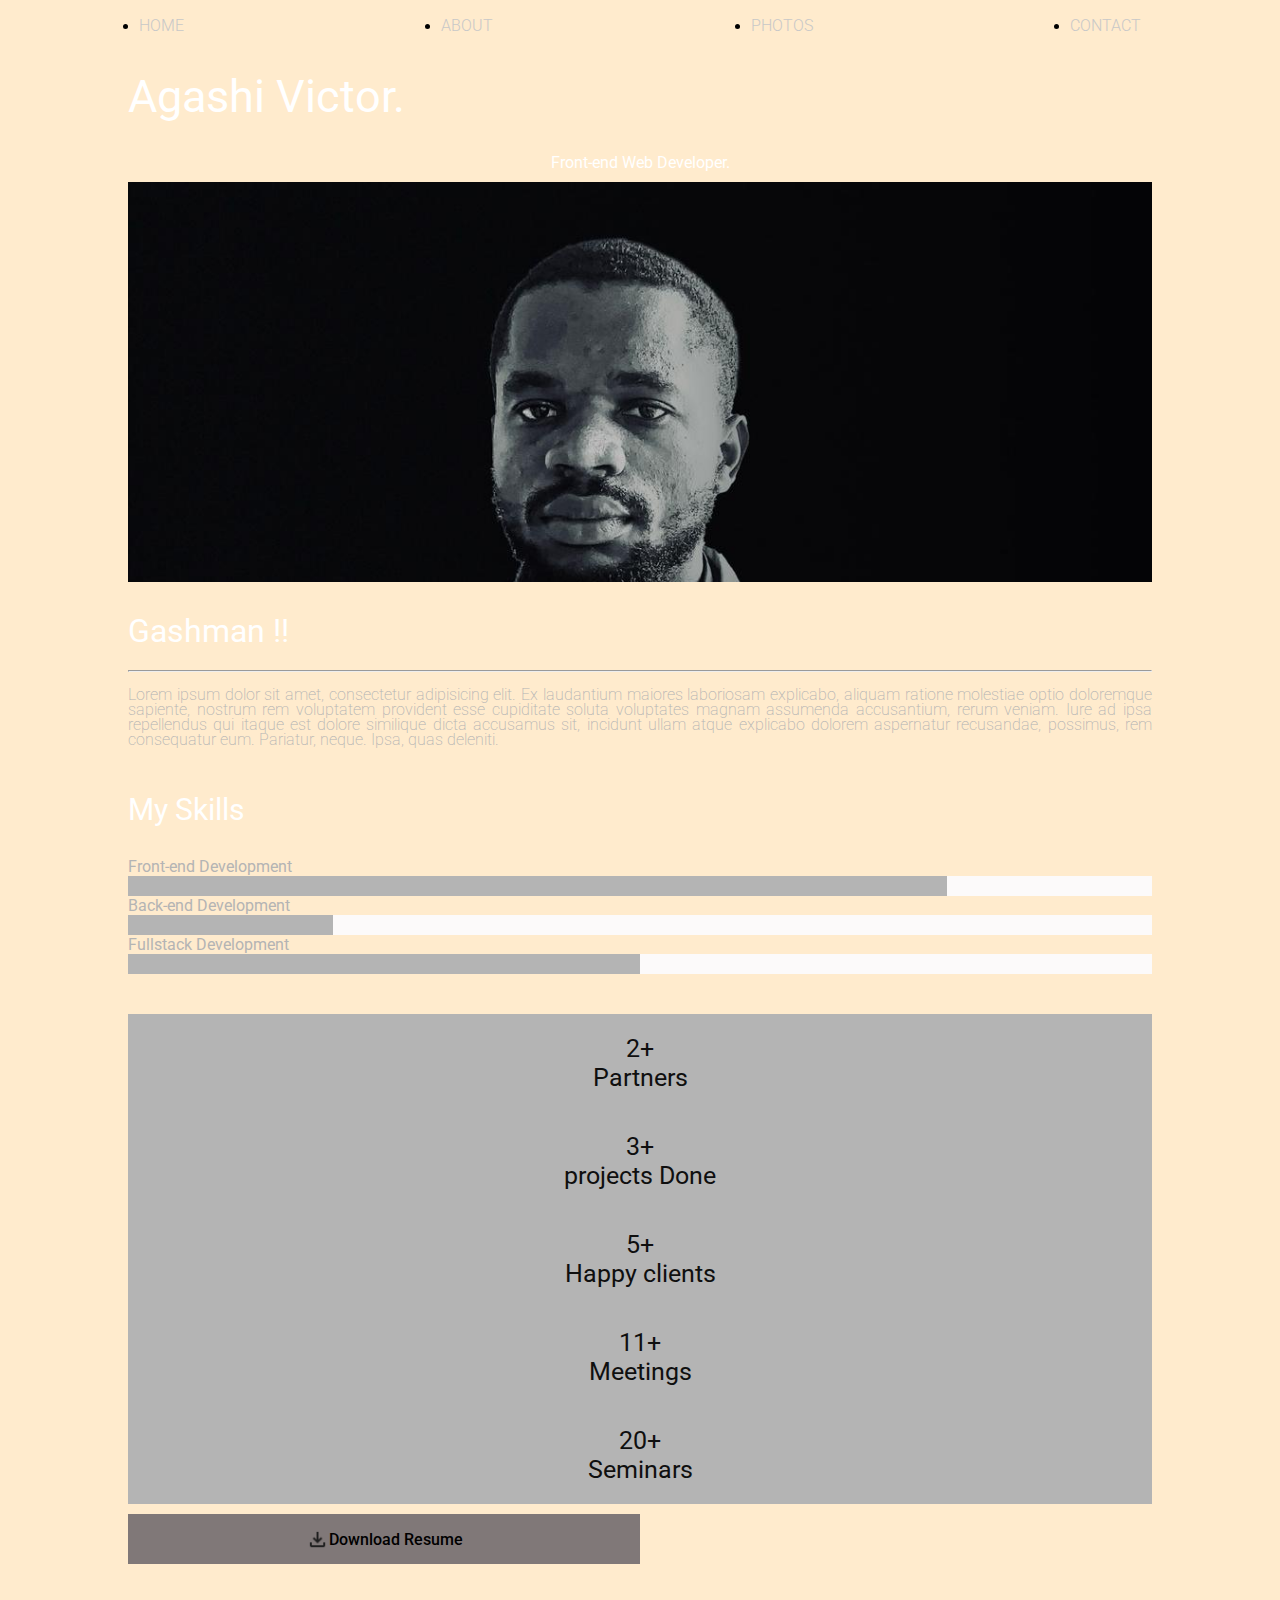
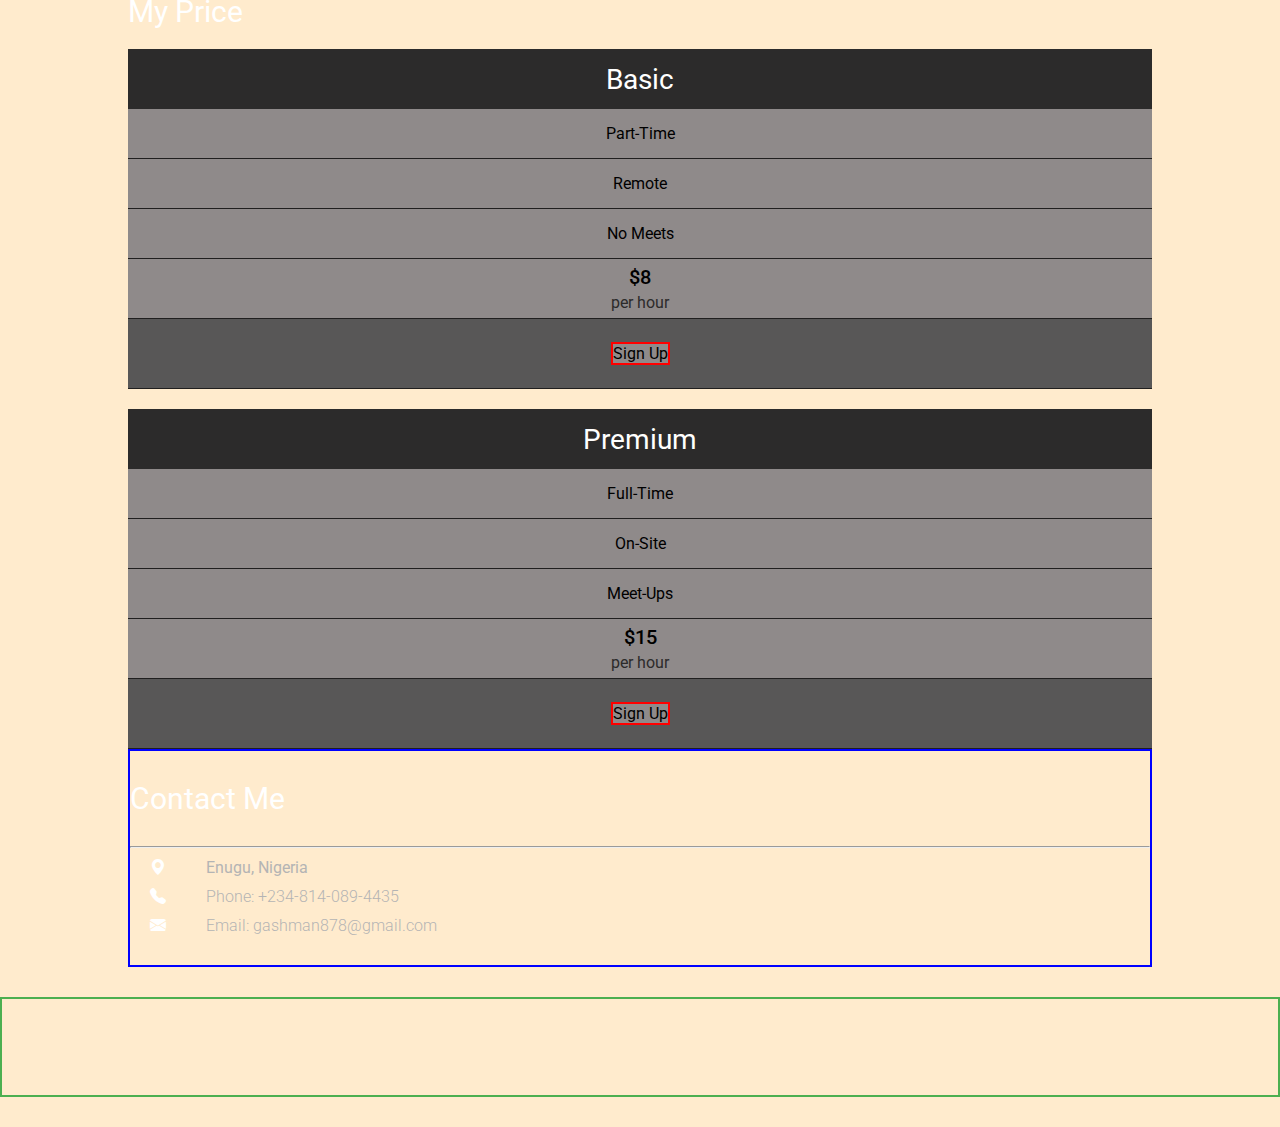
==== index.html @ a265a5d0 "picture" ====
<!DOCTYPE html>
<html lang="en">
<head>
    <meta charset="UTF-8">
    <meta name="viewport" content="width=device-width, initial-scale=1.0">
    <link rel="stylesheet" href="https://cdn.jsdelivr.net/npm/bootstrap-icons@1.11.3/font/bootstrap-icons.min.css">
    <link rel="preconnect" href="https://fonts.googleapis.com">
    <link rel="preconnect" href="https://fonts.gstatic.com" crossorigin>
    <link href="https://fonts.googleapis.com/css2?family=Rajdhani:wght@300;400;500;600;700&family=Roboto:ital,wght@0,100..900;1,100..900&display=swap" rel="stylesheet">
    <title>Gashman-Portfolio</title>
    <link rel="stylesheet" href="index-default.css">
    <link rel="stylesheet" href="index-tab.css" media="screen and (min-width: 450px)">
    <link rel="stylesheet" href="index-desktop.css" media="screen and (min-width: 769px)">
</head>
<body>
    
    <div class="header">
        <div class="header_logo">
            
        </div>
        <div class="navigation">
            <ul>
                <li><a href="">home</a></li>
                <li><a href="">about</a></li>
                <li><a href="">photos</a></li>
                <li><a href="">contact</a></li>
            </ul>
        </div>
    </div>

    <div class="container">
        <div class="first_page">
            <div class="first_text">
                <h1 class="gashman">Agashi Victor.</h1>
                <p class="front_end">Front-end Web Developer.</p>
            </div>
            <div class="myimg_holder">
                <img src="Pictures/My_Portrait.jpg" alt="An Image of Agashi Victor" class="my_portrait">
            </div>
        </div>

        <div class="second_page">
            <div class="details_holder">
                <p class="name">Gashman !!</p>
                <hr>
                <p class="details">Lorem ipsum dolor sit amet, consectetur adipisicing elit. 
                    Ex laudantium maiores laboriosam explicabo, aliquam ratione 
                    molestiae optio doloremque sapiente, nostrum rem voluptatem 
                    provident esse cupiditate soluta voluptates magnam assumenda
                    accusantium, rerum veniam. Iure ad ipsa repellendus qui 
                    itaque est dolore similique dicta accusamus sit, incidunt 
                    ullam atque explicabo dolorem aspernatur recusandae, 
                    possimus, rem consequatur eum. Pariatur, neque. Ipsa, quas deleniti.
                </p>
            </div>
            <div class="skill_holder">
                <p class="skills">My Skills</p>

                <p class="first_skill">Front-end Development</p>
                <div class="progress-container">
                    <div class="progress-bar" style="width: 80%;"></div>
                </div>

                <p class="first_skill">Back-end Development</p>
                <div class="progress-container">
                    <div class="progress-bar" style="width: 20%;"></div>
                </div>

                <p class="first_skill">Fullstack Development</p>
                <div class="progress-container">
                    <div class="progress-bar" style="width: 50%;"></div>
                </div>
            </div>
            <div class="completion">
                <div class="completed">2+<br>Partners</div>
                <div class="completed">3+<br>projects Done</div>
                <div class="completed">5+<br>Happy clients</div>
                <div class="completed">11+<br>Meetings</div>
                <div class="completed">20+<br>Seminars</div>
            </div>
            <a href="">
                <div class="download">
                    <img class="download_btn" src="Pictures/download_icon.png" alt="">
                    <p class="download_text">Download Resume</p>
                </div>
            </a>
        </div>

        <div class="third_page">
            <p class="price">My Price</p>
            <div class="price_box">
                <p class="basic">Basic</p>
                <p class="part">Part-Time</p>
                <p class="part">Remote</p>
                <p class="part">No Meets</p>
                <p class="rate">$8<br><span>per hour</span></p>
                <p class="sign"><a class="sign_link" href="">Sign Up</a></p>
            </div>
            <div class="price_box">
                <p class="basic">Premium</p>
                <p class="part">Full-Time</p>
                <p class="part">On-Site</p>
                <p class="part">Meet-Ups</p>
                <p class="rate">$15<br><span>per hour</span></p>
                <p class="sign"><a class="sign_link" href="">Sign Up</a></p>
            </div>
        </div>

        <div class="fourth_page">
            <p class="skills">Contact Me</p>
            <hr>
            <div class="contact">
                <i class="bi bi-geo-alt-fill"></i>
                <p class="contact_detail">Enugu, Nigeria</p>
            </div>
            <div class="contact">
                <i class="bi bi-telephone-fill"></i>
                <a class="contact_detail" href="tel:+2348140894435">Phone: +234-814-089-4435</a>
            </div>
            <div class="contact">
                <i class="bi bi-envelope-fill"></i>
                <a class="contact_detail" href="mailto:gashman878@gmail.com">Email: gashman878@gmail.com</a>
            </div>
        </div>
    </div>

    <div class="footer">

    </div>


</body>
</html>
---- index-default.css ----
*{
    margin: 0;
    padding: 0;
    box-sizing: border-box;
}
body{
    background-color: black;
}
ul{
    display: flex;
    justify-content: space-around;
    align-items: center;
    height: 50px;
    padding: 0px 10px;
}
a{
    text-decoration: none;
    text-transform: uppercase;
    list-style: none;
    color: rgb(200, 200, 200);
    font-family: Roboto;
    font-weight: 300;
}
.container{
    padding: 0px 10%;
}
.first_page{
    color: #ffffff;
    height: fit-content;
    width: fit-content;
    margin: 0 auto;
    padding: 20px 0px 10px;
}
.gashman{
    font-family: Roboto;
    font-size: 45px;
    font-weight: 400;
}
.front_end{
    font-family: Roboto;
    width: fit-content;
    font-family: Roboto;
    margin: 0 auto;
    padding: 30px 0px 10px;
}
.myimg_holder{
    width: 100%;
    height: 400px;
    margin: 0 auto;
    overflow: hidden;
}
.my_portrait{
    width: 100%;
    height: ;
}
.second_page{
    height: fit-content;
    margin: 0 auto;
}
.name{
    color: #ffffff;
    font-family: Roboto;
    font-size: 32px;
    padding: 20px 0px;
}
.details{
    color: #b4b4b4;
    text-align: justify;
    font-family: Roboto;
    font-weight: 200;
    font-size: 16px;
    line-height: 15px;
    padding: 15px 0px;
}
.skill_holder{
    padding: 30px 0px;
}
.skills{
    color: #ffffff;
    font-family: Roboto;
    font-size: 30px;
    padding: 0px 0px 30px;
}
.first_skill{
    color: #b4b4b4;
    font-family: Roboto;
    font: size 24px;
}
.progress-container {
    width: 100%;
    background-color: #fcfafa;
    overflow: hidden;
}
.progress-bar {
    height: 20px;
    width: 0;
    background-color: #b4b4b4;
    transition: width 0.5s ease-in-out;
    padding: 0px 0px 20px;
}
.completion{
    padding: 10px 0px;
}
.completed{
    color: #0f0f0f;
    background-color: #b4b4b4;
    text-align: justify;
    font-family: Roboto;
    font-weight: 400;
    font-size: 25px;
    padding: 20px 0px;
    text-align: center;
    margin: 0 auto;
}
.download{
    display: flex;
    align-items: center;
    justify-content: center;
    background-color: #807878;
    width: 50%;
    height: 50px;
}
.download_btn{
    width: 23px;
    height: 23px;
}
.download_text{
    font-family: Roboto;
    font-size: 16px;
    font-weight: 500;
    text-transform: none;
    color: black;
}
.footer{
    height: 100px;
    border: 2px solid #4caf50;
    margin: 30px 0px;
}
.third-page{
    height: fit-content;
    margin: 0 auto;
}
.price{
    color: #ffffff;
    font-family: Roboto;
    font-size: 30px;
    padding: 30px 0px 0px;
}
.price_box{
    padding: 20px 0px 0px;
}
.basic{
    background-color: #2c2b2b;
    align-content: center;
    font-family: Roboto;
    font-size: 28px;
    text-align: center;
    color: #ffffff;
    height: 60px;
    width: 100%;
}
.part{
    background-color: #8f8a8a;
    align-content: center;
    font-family: Roboto;
    font-size: 16px;
    text-align: center;
    color: #000000;
    height: 50px;
    width: 100%;
    border-bottom: 1px solid #201f1f;
}
.rate{
    background-color: #8f8a8a;
    align-content: center;
    font-family: Roboto;
    font-size: 20px;
    font-weight: 500;
    text-align: center;
    color: #000000;
    height: 60px;
    width: 100%;
    border-bottom: 1px solid #201f1f;
}
.rate span{
    color: #2c2b2b;
    font-weight: 400;
    font-size: 16px;
}
.sign{
    background-color: #585757;
    align-content: center;
    font-family: Roboto;
    text-align: center;
    color: #ffffff;
    height: 70px;
    width: 100%;
    border-bottom: 1px solid #201f1f;   
}
.sign_link{
    text-transform: none;
    font-family: Roboto;
    font-weight: 400;
    color: #000000;
    background-color: #8f8a8a;
    border: 2px solid red;
}
.fourth_page{
    border: 2px solid blue;
    padding: 30px 0px;
}
.contact{
    display: flex;
    align-items: center;
    padding: 0px 0px;
}
.bi{
    color: #ffffff;
    padding: 10px 20px 0px;
}
.contact_detail{
    color: #b4b4b4;
    font-family: Roboto;
    font: size 24px;
    padding: 10px 20px 0px;
    text-transform: none;
}
---- index-tab.css ----
body{
    background-color: blue;
}
---- index-desktop.css ----
body{
    background-color: blanchedalmond;
}
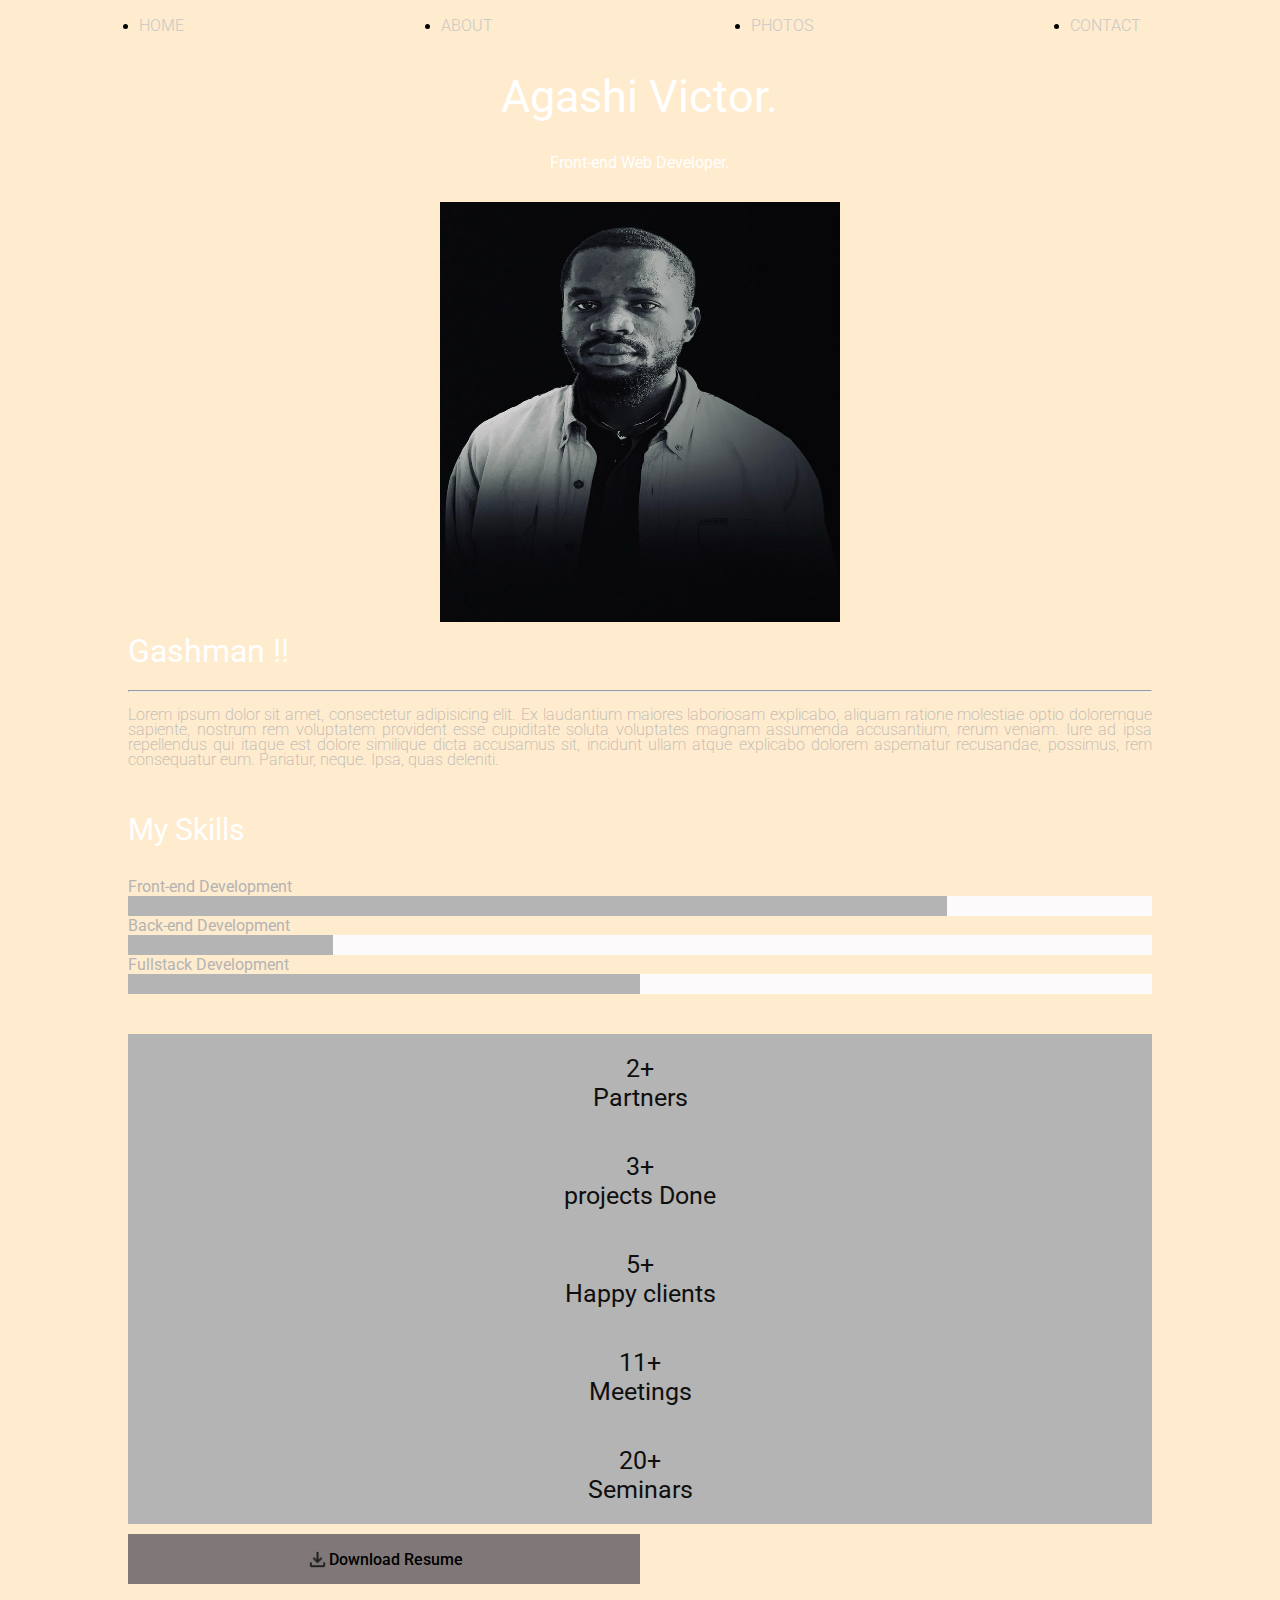
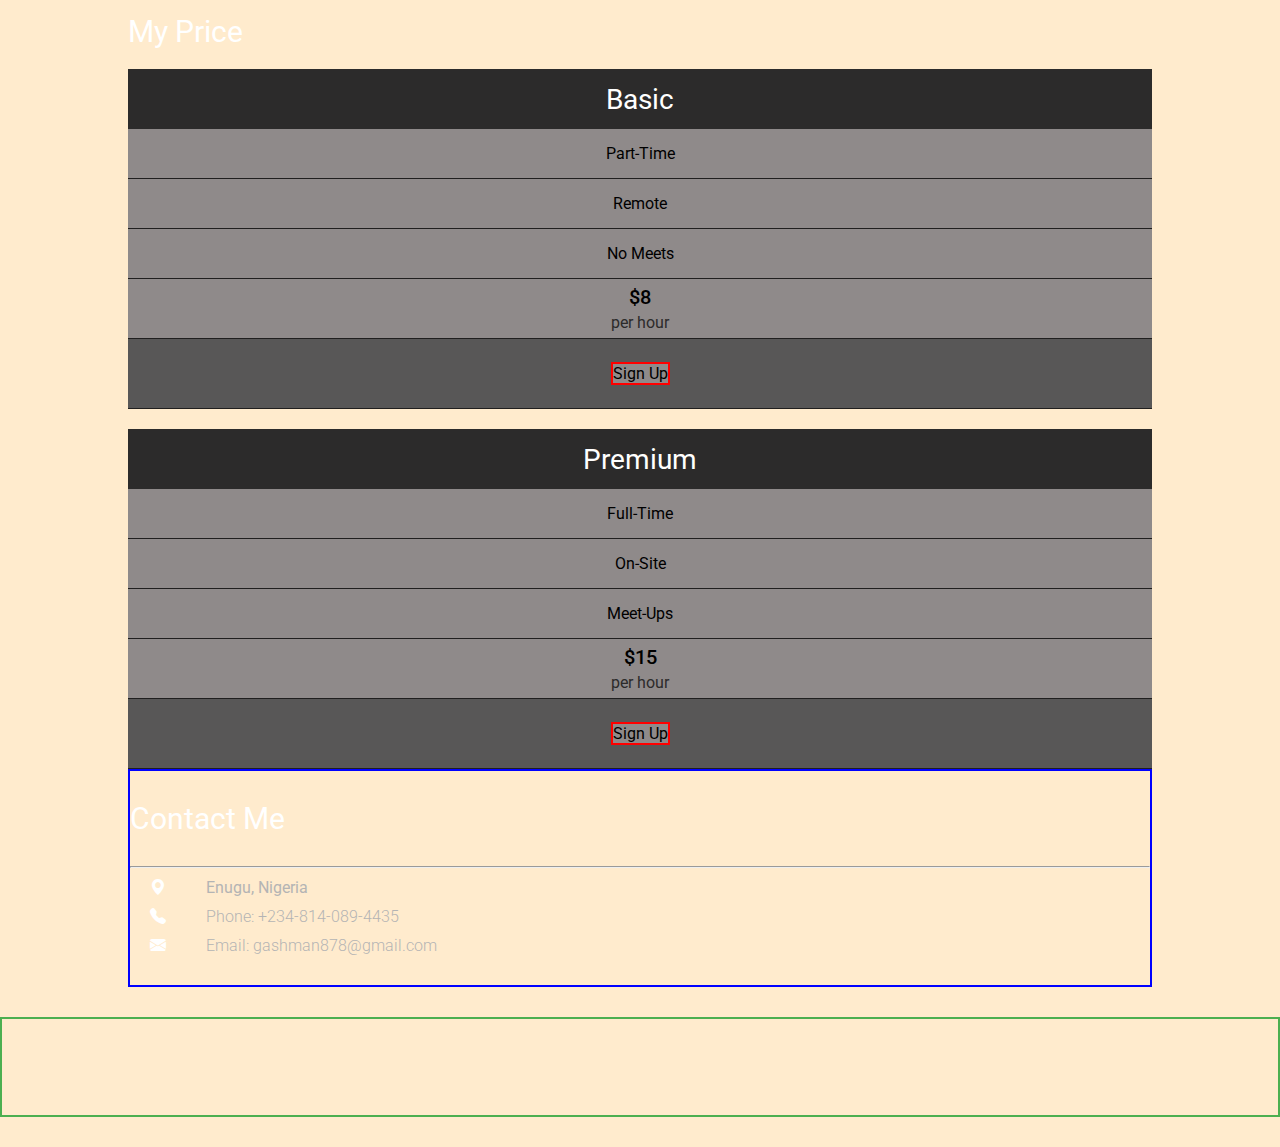
==== commit dd5b5412: "please" ====
--- a/index.html
+++ b/index.html
@@ -35,7 +35,7 @@
                 <p class="front_end">Front-end Web Developer.</p>
             </div>
             <div class="myimg_holder">
-                <img src="Pictures/My_Portrait.jpg" alt="An Image of Agashi Victor" class="my_portrait">
+                <img src="Pictures/WhatsApp Image 2025-03-28 at 19.23.37_e1046dd2.jpg" alt="An Image of Agashi Victor" class="my_portrait">
             </div>
         </div>
 
--- a/index-default.css
+++ b/index-default.css
@@ -31,10 +31,15 @@
     margin: 0 auto;
     padding: 20px 0px 10px;
 }
+.first_text{
+    overflow: hidden;
+}
 .gashman{
     font-family: Roboto;
     font-size: 45px;
     font-weight: 400;
+    width: fit-content;
+    margin: 0 auto;
 }
 .front_end{
     font-family: Roboto;
@@ -45,13 +50,15 @@
 }
 .myimg_holder{
     width: 100%;
-    height: 400px;
-    margin: 0 auto;
+    height: 440px;
+    margin: 0 auto;
+    padding: 20px 0px 0px;
     overflow: hidden;
 }
 .my_portrait{
-    width: 100%;
-    height: ;
+    width: 120%;
+    height: 110%;
+   
 }
 .second_page{
     height: fit-content;
@@ -61,7 +68,7 @@
     color: #ffffff;
     font-family: Roboto;
     font-size: 32px;
-    padding: 20px 0px;
+    padding: 0px 0px 20px;
 }
 .details{
     color: #b4b4b4;
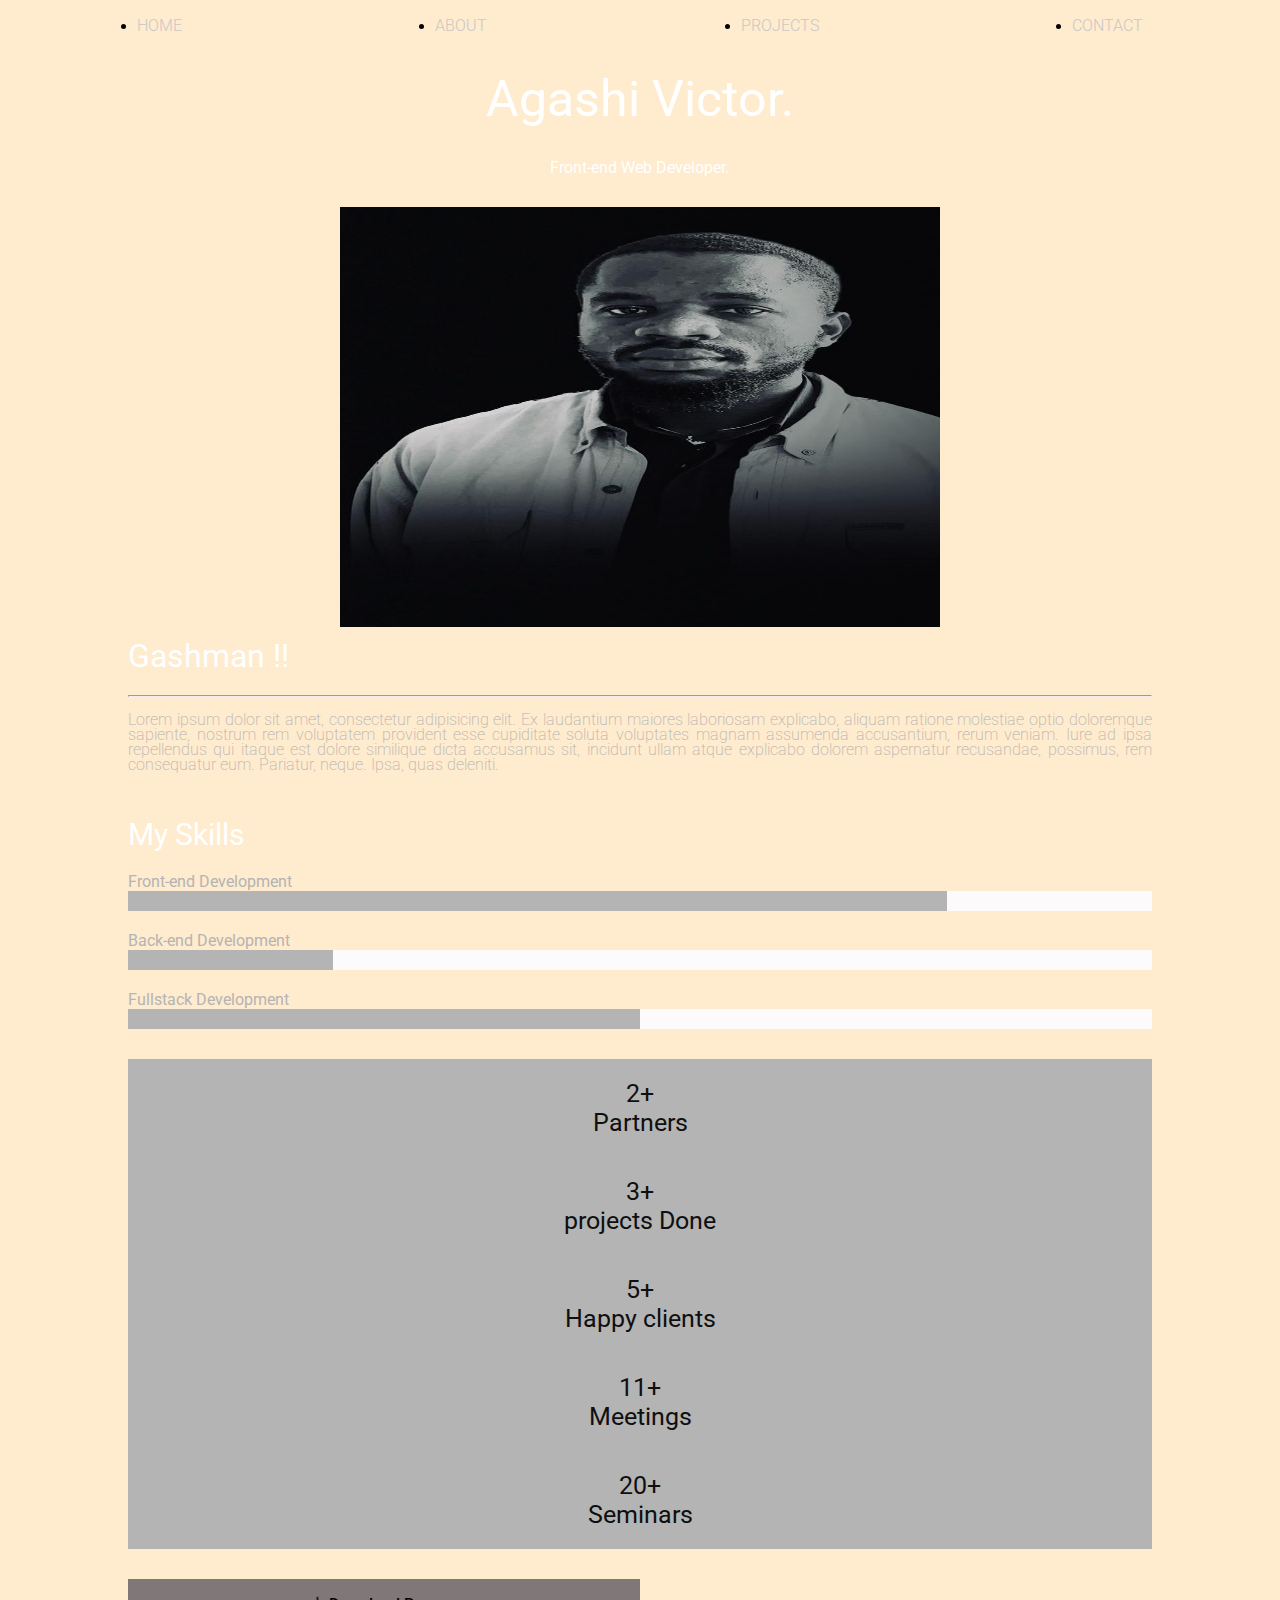
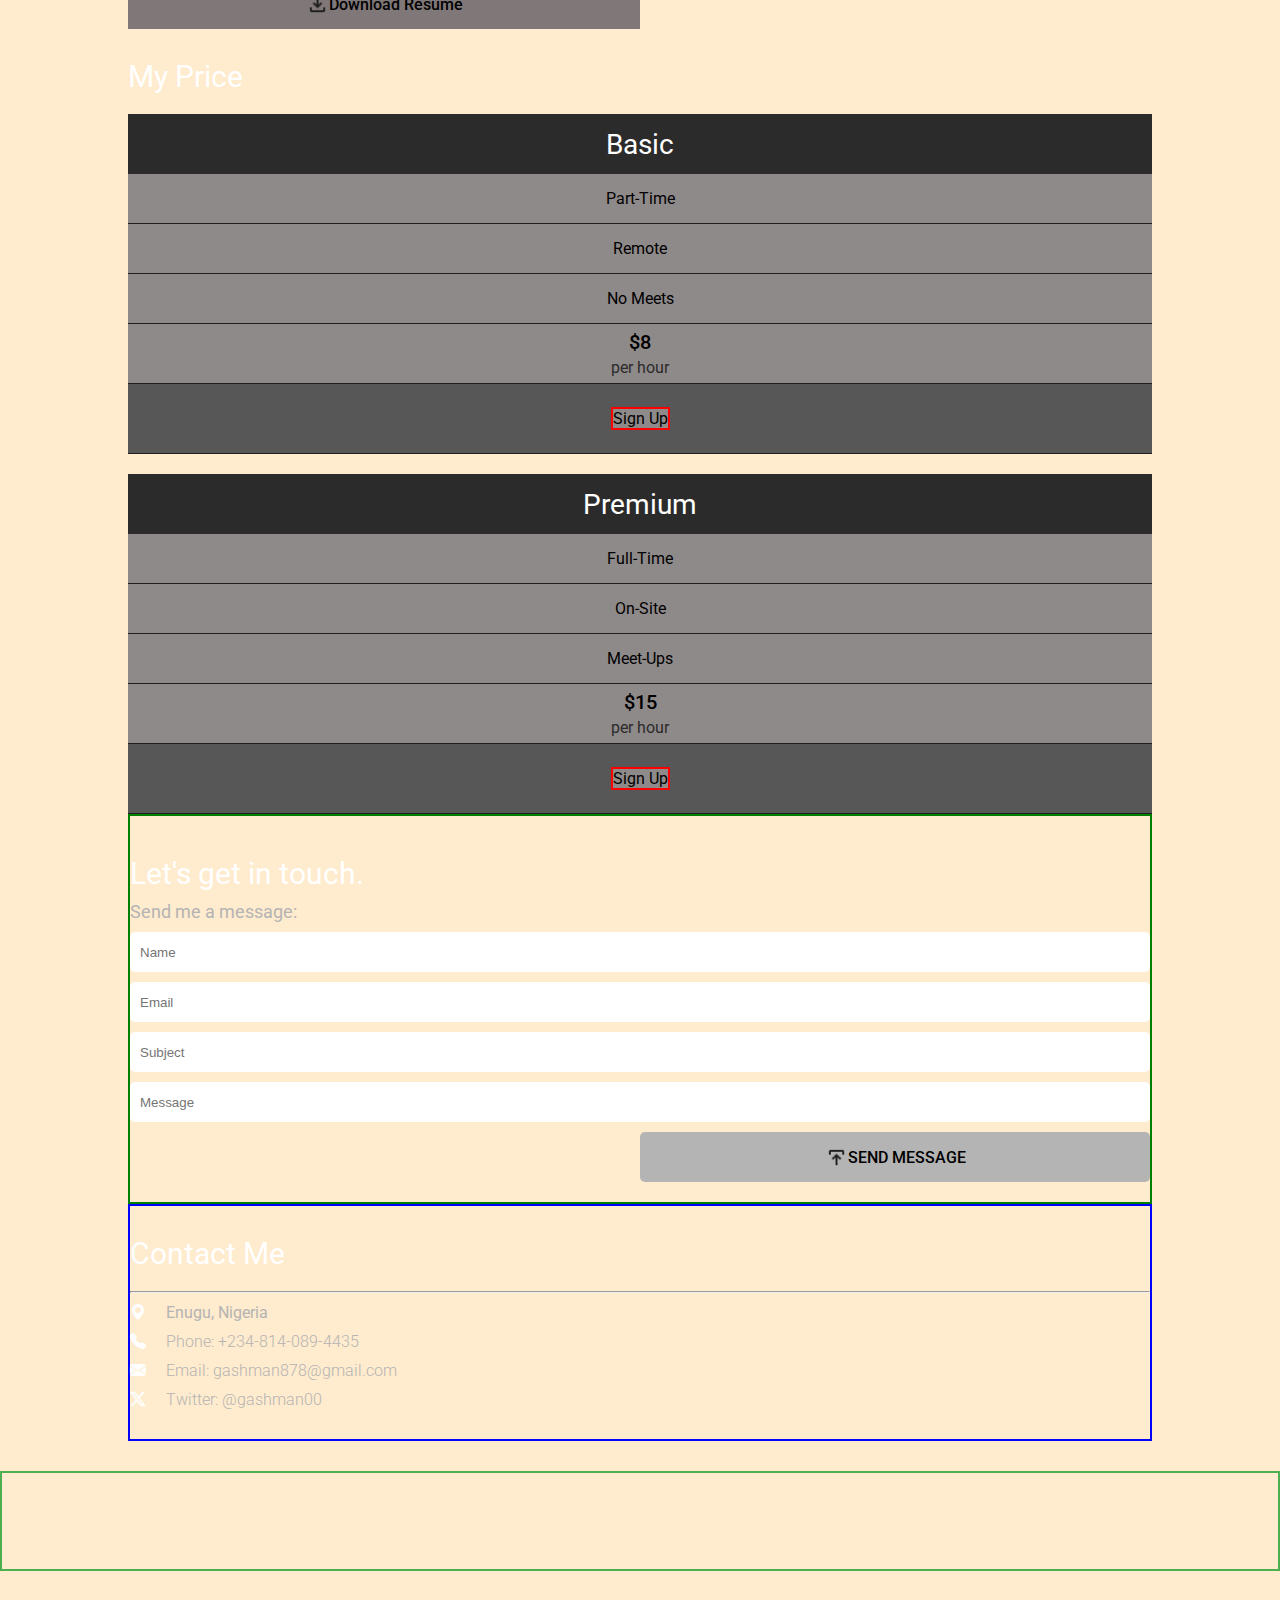
==== commit e4ad418f: "omo" ====
--- a/index.html
+++ b/index.html
@@ -20,16 +20,16 @@
         </div>
         <div class="navigation">
             <ul>
-                <li><a href="">home</a></li>
+                <li><a href="#Home">home</a></li>
                 <li><a href="">about</a></li>
-                <li><a href="">photos</a></li>
+                <li><a href="">projects</a></li>
                 <li><a href="">contact</a></li>
             </ul>
         </div>
     </div>
 
     <div class="container">
-        <div class="first_page">
+        <div id="Home" class="first_page">
             <div class="first_text">
                 <h1 class="gashman">Agashi Victor.</h1>
                 <p class="front_end">Front-end Web Developer.</p>
@@ -106,8 +106,25 @@
             </div>
         </div>
 
-        <div class="fourth_page">
-            <p class="skills">Contact Me</p>
+        <div class="fourth">
+            <form action="" method="post">
+                <p class="form_head">Let's get in touch.</p>
+                <p class="form_text">Send me a message:</p>
+                <input class="form_detail" type="text" name="" id="" placeholder="Name">
+                <input class="form_detail" type="email" name="" id="" placeholder="Email">
+                <input class="form_detail" type="text" name="" id="" placeholder="Subject">
+                <input class="form_detail" type="text" name="" id="" placeholder="Message">
+            </form>
+            <a href="">
+                <div class="send_message">
+                    <img class="img_btn" src="Pictures/publish_24dp_1F1F1F_FILL0_wght400_GRAD0_opsz24.png" alt="">
+                    <p class="send_text">SEND MESSAGE</p>
+                </div>
+            </a>
+        </div>
+
+        <div class="fifth_page">
+            <p class="contact_me">Contact Me</p>
             <hr>
             <div class="contact">
                 <i class="bi bi-geo-alt-fill"></i>
@@ -121,6 +138,10 @@
                 <i class="bi bi-envelope-fill"></i>
                 <a class="contact_detail" href="mailto:gashman878@gmail.com">Email: gashman878@gmail.com</a>
             </div>
+            <div class="contact">
+                <i class="bi bi-twitter-x"></i>
+                <a class="contact_detail" href="https://x.com/gashman00">Twitter: @gashman00</a>
+            </div>
         </div>
     </div>
 
--- a/index-default.css
+++ b/index-default.css
@@ -23,6 +23,7 @@
 }
 .container{
     padding: 0px 10%;
+    overflow: hidden;
 }
 .first_page{
     color: #ffffff;
@@ -36,7 +37,7 @@
 }
 .gashman{
     font-family: Roboto;
-    font-size: 45px;
+    font-size: 50px;
     font-weight: 400;
     width: fit-content;
     margin: 0 auto;
@@ -56,8 +57,10 @@
     overflow: hidden;
 }
 .my_portrait{
-    width: 120%;
+    width: 190%;
     height: 110%;
+    padding-left: px;
+    padding-right: 200px;
    
 }
 .second_page{
@@ -80,18 +83,19 @@
     padding: 15px 0px;
 }
 .skill_holder{
-    padding: 30px 0px;
+    padding: 10px 0px 0px;
 }
 .skills{
     color: #ffffff;
     font-family: Roboto;
     font-size: 30px;
-    padding: 0px 0px 30px;
+    padding: 20px 0px 0px;
 }
 .first_skill{
     color: #b4b4b4;
     font-family: Roboto;
     font: size 24px;
+    margin: 20px 0px 0px;
 }
 .progress-container {
     width: 100%;
@@ -106,7 +110,7 @@
     padding: 0px 0px 20px;
 }
 .completion{
-    padding: 10px 0px;
+    padding: 30px 0px;
 }
 .completed{
     color: #0f0f0f;
@@ -212,10 +216,65 @@
     background-color: #8f8a8a;
     border: 2px solid red;
 }
-.fourth_page{
+.fourth{
+    padding: 20px 0px;
+    border: 2px solid green;
+    overflow: hidden;
+}
+.form_head{
+    color: #ffffff;
+    font-family: Roboto;
+    font-size: 30px;
+    padding: 20px 0px 10px;
+}
+.form_text{
+    color: #b4b4b4;
+    font-family: Roboto;
+    font-size: 18px;
+    padding: 0px 0px 10px;
+}
+.form_detail{
+    width: 100%;
+    height: 40px;
+    border-radius: 5px;
+    padding: 20px 10px;
+    margin: 0px 0px 10px;
+    border: none;
+}
+.send_message{
+    display: flex;
+    align-items: center;
+    justify-content: center;
+    background-color: #b4b4b4;
+    border-radius: 5px;
+    width: 50%;
+    height: 50px;
+    float: right;
+}
+.img_btn{
+    width: 23px;
+    height: 23px;
+}
+.send_text{
+    font-family: Roboto;
+    font-size: 16px;
+    font-weight: 500;
+    text-transform: none;
+    color: black;
+}
+.button_msg{
+    color: #000000;
+}
+.fifth_page{
     border: 2px solid blue;
     padding: 30px 0px;
 }
+.contact_me{
+    color: #ffffff;
+    font-family: Roboto;
+    font-size: 30px;
+    padding: 0px 0px 20px 0px;
+}
 .contact{
     display: flex;
     align-items: center;
@@ -223,12 +282,12 @@
 }
 .bi{
     color: #ffffff;
-    padding: 10px 20px 0px;
+    padding: 10px 20px 0px 0px;
 }
 .contact_detail{
     color: #b4b4b4;
     font-family: Roboto;
     font: size 24px;
-    padding: 10px 20px 0px;
-    text-transform: none;
-}
+    padding: 10px 0px 0px 0px;
+    text-transform: none;
+}
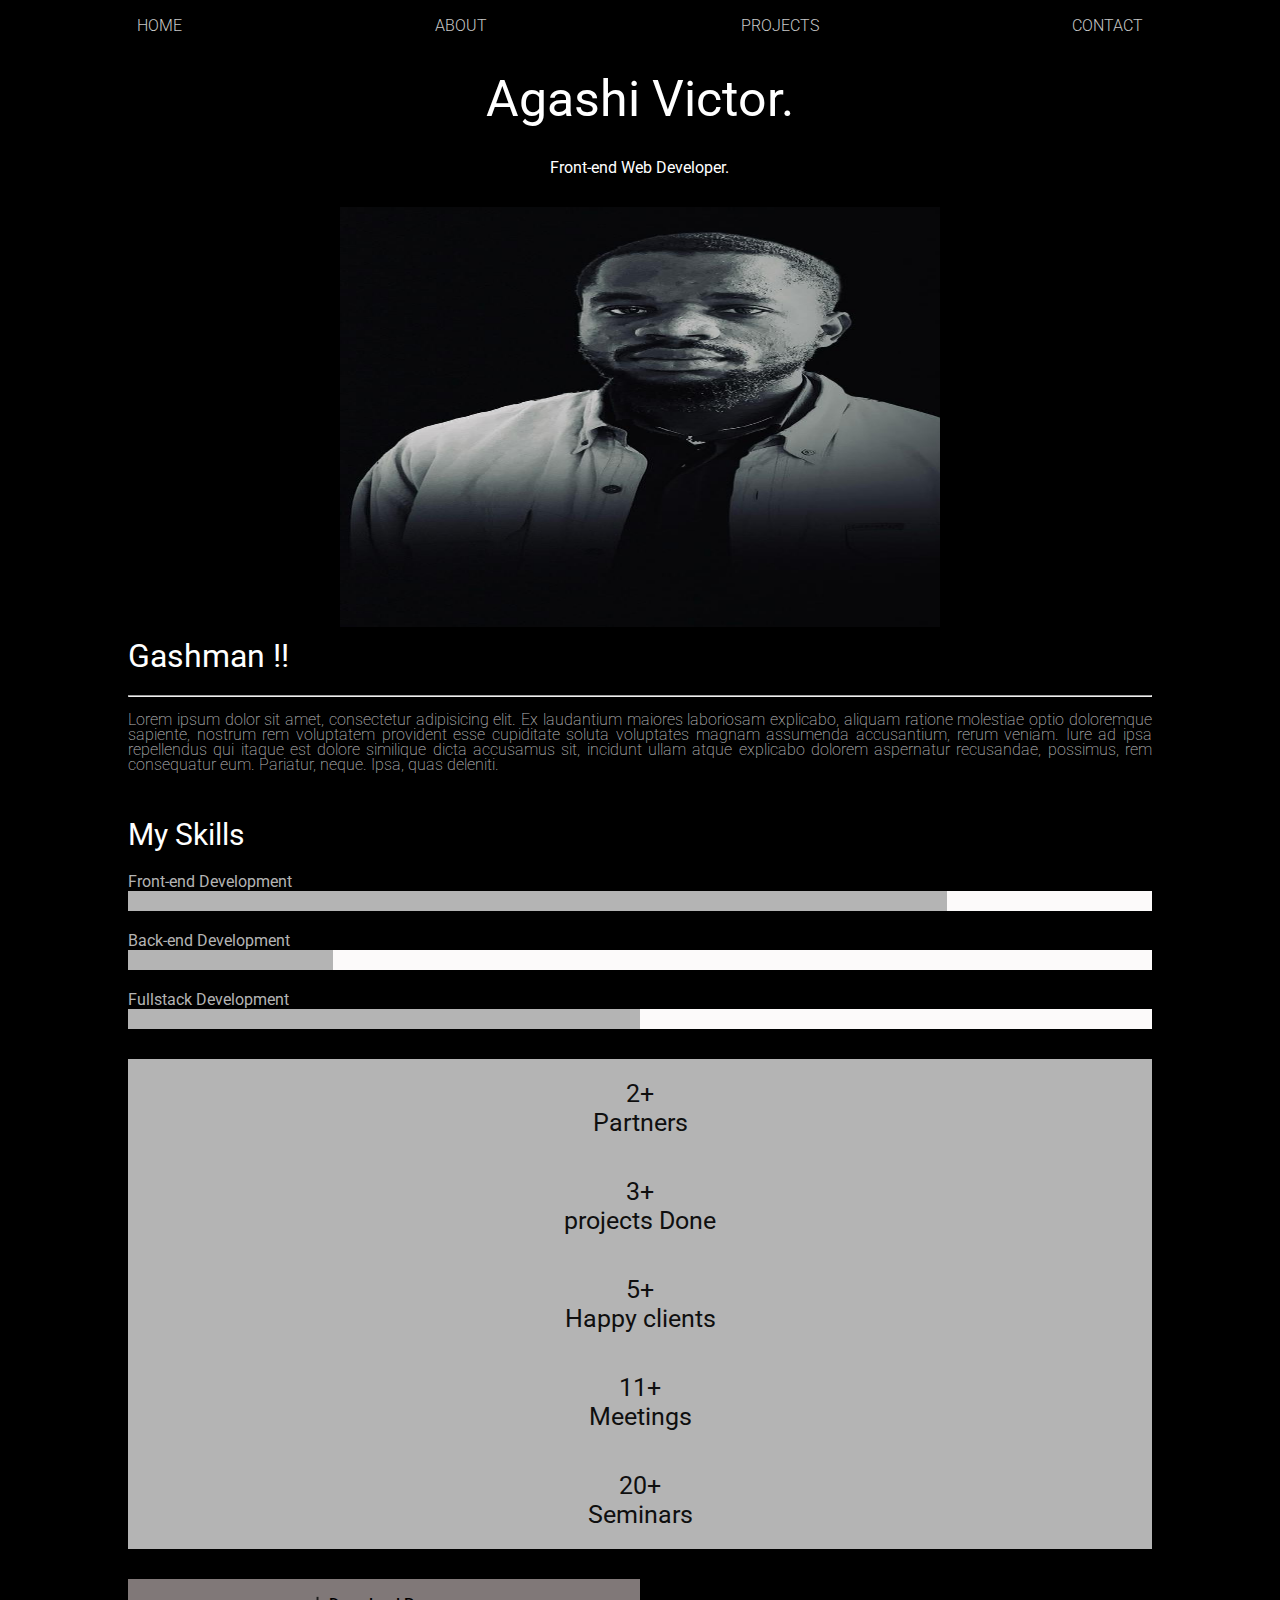
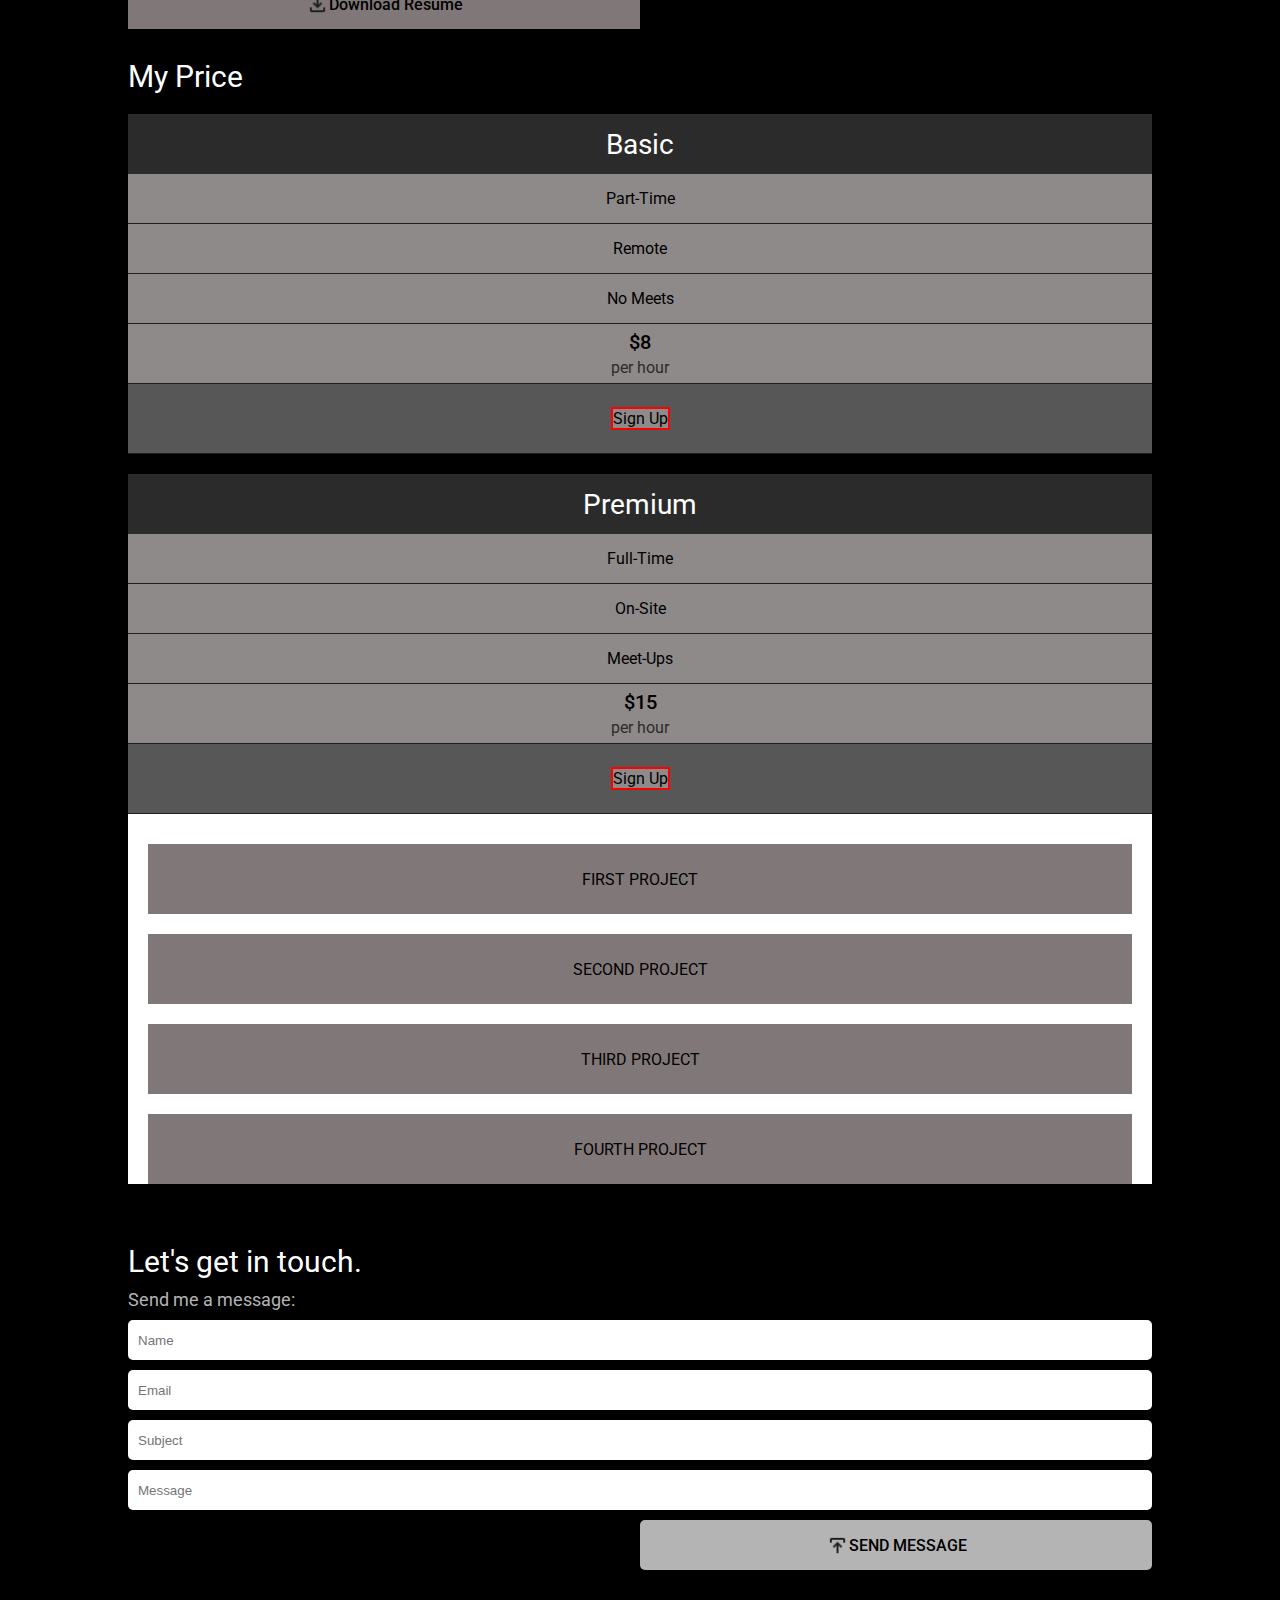
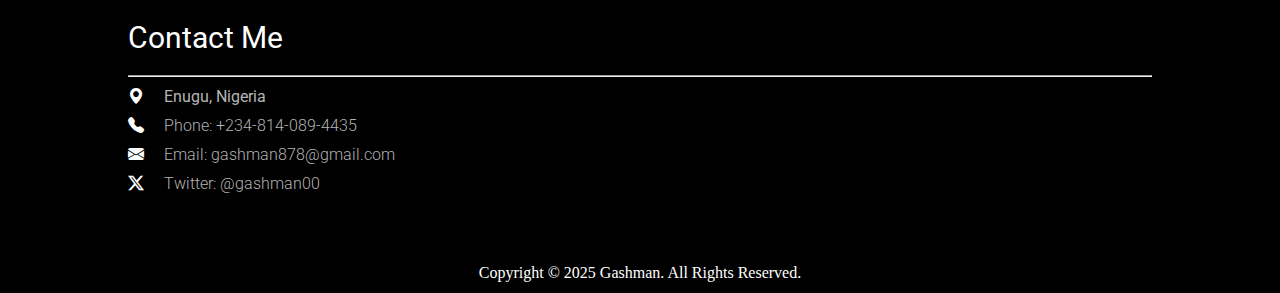
==== commit e0232081: "On-God" ====
--- a/index.html
+++ b/index.html
@@ -21,9 +21,9 @@
         <div class="navigation">
             <ul>
                 <li><a href="#Home">home</a></li>
-                <li><a href="">about</a></li>
-                <li><a href="">projects</a></li>
-                <li><a href="">contact</a></li>
+                <li><a href="#About">about</a></li>
+                <li><a href="#Projects">projects</a></li>
+                <li><a href="#Contact">contact</a></li>
             </ul>
         </div>
     </div>
@@ -41,7 +41,7 @@
 
         <div class="second_page">
             <div class="details_holder">
-                <p class="name">Gashman !!</p>
+                <p id="About" class="name">Gashman !!</p>
                 <hr>
                 <p class="details">Lorem ipsum dolor sit amet, consectetur adipisicing elit. 
                     Ex laudantium maiores laboriosam explicabo, aliquam ratione 
@@ -106,9 +106,25 @@
             </div>
         </div>
 
+        <div id="Projects" class="projects">
+            <a href="">
+                <div class="project1">First Project</div>
+            </a>
+            <a href="">
+                <div class="project1">Second Project</div>
+            </a>
+            <a href="">
+                <div class="project1">Third Project</div>
+            </a>
+            <a href="">
+                <div class="project1">Fourth Project</div>
+            </a>
+        </div>
+
+
         <div class="fourth">
             <form action="" method="post">
-                <p class="form_head">Let's get in touch.</p>
+                <p id="Contact" class="form_head">Let's get in touch.</p>
                 <p class="form_text">Send me a message:</p>
                 <input class="form_detail" type="text" name="" id="" placeholder="Name">
                 <input class="form_detail" type="email" name="" id="" placeholder="Email">
@@ -122,7 +138,7 @@
                 </div>
             </a>
         </div>
-
+       
         <div class="fifth_page">
             <p class="contact_me">Contact Me</p>
             <hr>
@@ -146,7 +162,7 @@
     </div>
 
     <div class="footer">
-
+        <p class="footer_details">Copyright &copy; 2025 Gashman. All Rights Reserved.</p>
     </div>
 
 
--- a/index-default.css
+++ b/index-default.css
@@ -142,11 +142,6 @@
     text-transform: none;
     color: black;
 }
-.footer{
-    height: 100px;
-    border: 2px solid #4caf50;
-    margin: 30px 0px;
-}
 .third-page{
     height: fit-content;
     margin: 0 auto;
@@ -218,7 +213,6 @@
 }
 .fourth{
     padding: 20px 0px;
-    border: 2px solid green;
     overflow: hidden;
 }
 .form_head{
@@ -265,8 +259,20 @@
 .button_msg{
     color: #000000;
 }
+.projects{
+    background-color: #ffffff;
+    padding: 30px 0px 0px;
+}
+.project1{
+    background-color: #807878;
+    margin: 0px 20px 20px;
+    height: 70px;
+    text-align: center;
+    align-content: center;
+    color: #000000;
+    font-weight: 400;
+}
 .fifth_page{
-    border: 2px solid blue;
     padding: 30px 0px;
 }
 .contact_me{
@@ -291,3 +297,13 @@
     padding: 10px 0px 0px 0px;
     text-transform: none;
 }
+.footer{
+    height: 40px;
+    margin: 30px 0px 0px;
+    align-content: center;
+}
+.footer_details{
+    color: #ffffff;
+    width: fit-content;
+    margin: 0 auto;
+}--- a/index-tab.css
+++ b/index-tab.css
@@ -1,3 +1,3 @@
 body{
-    background-color: blue;
+    background-color: ;
 }--- a/index-desktop.css
+++ b/index-desktop.css
@@ -1,3 +1,3 @@
 body{
-    background-color: blanchedalmond;
+    background-color: ;
 }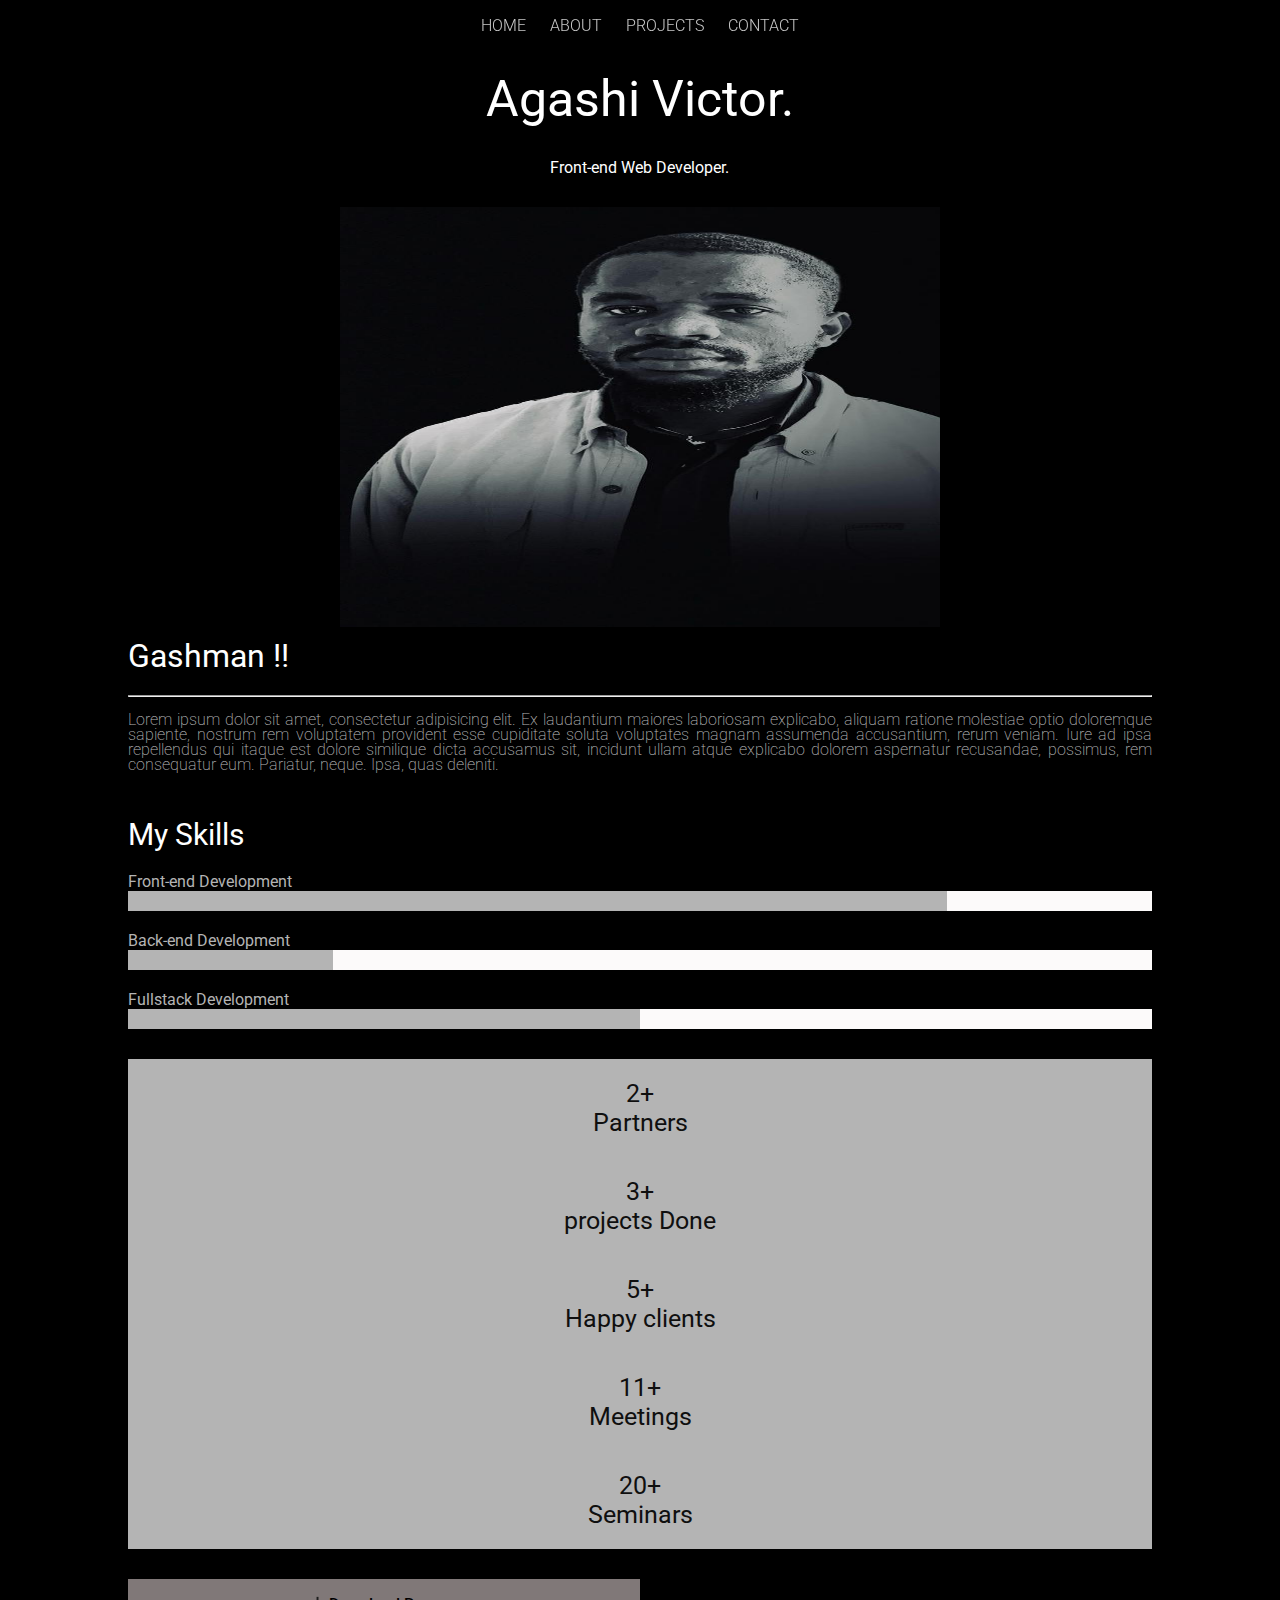
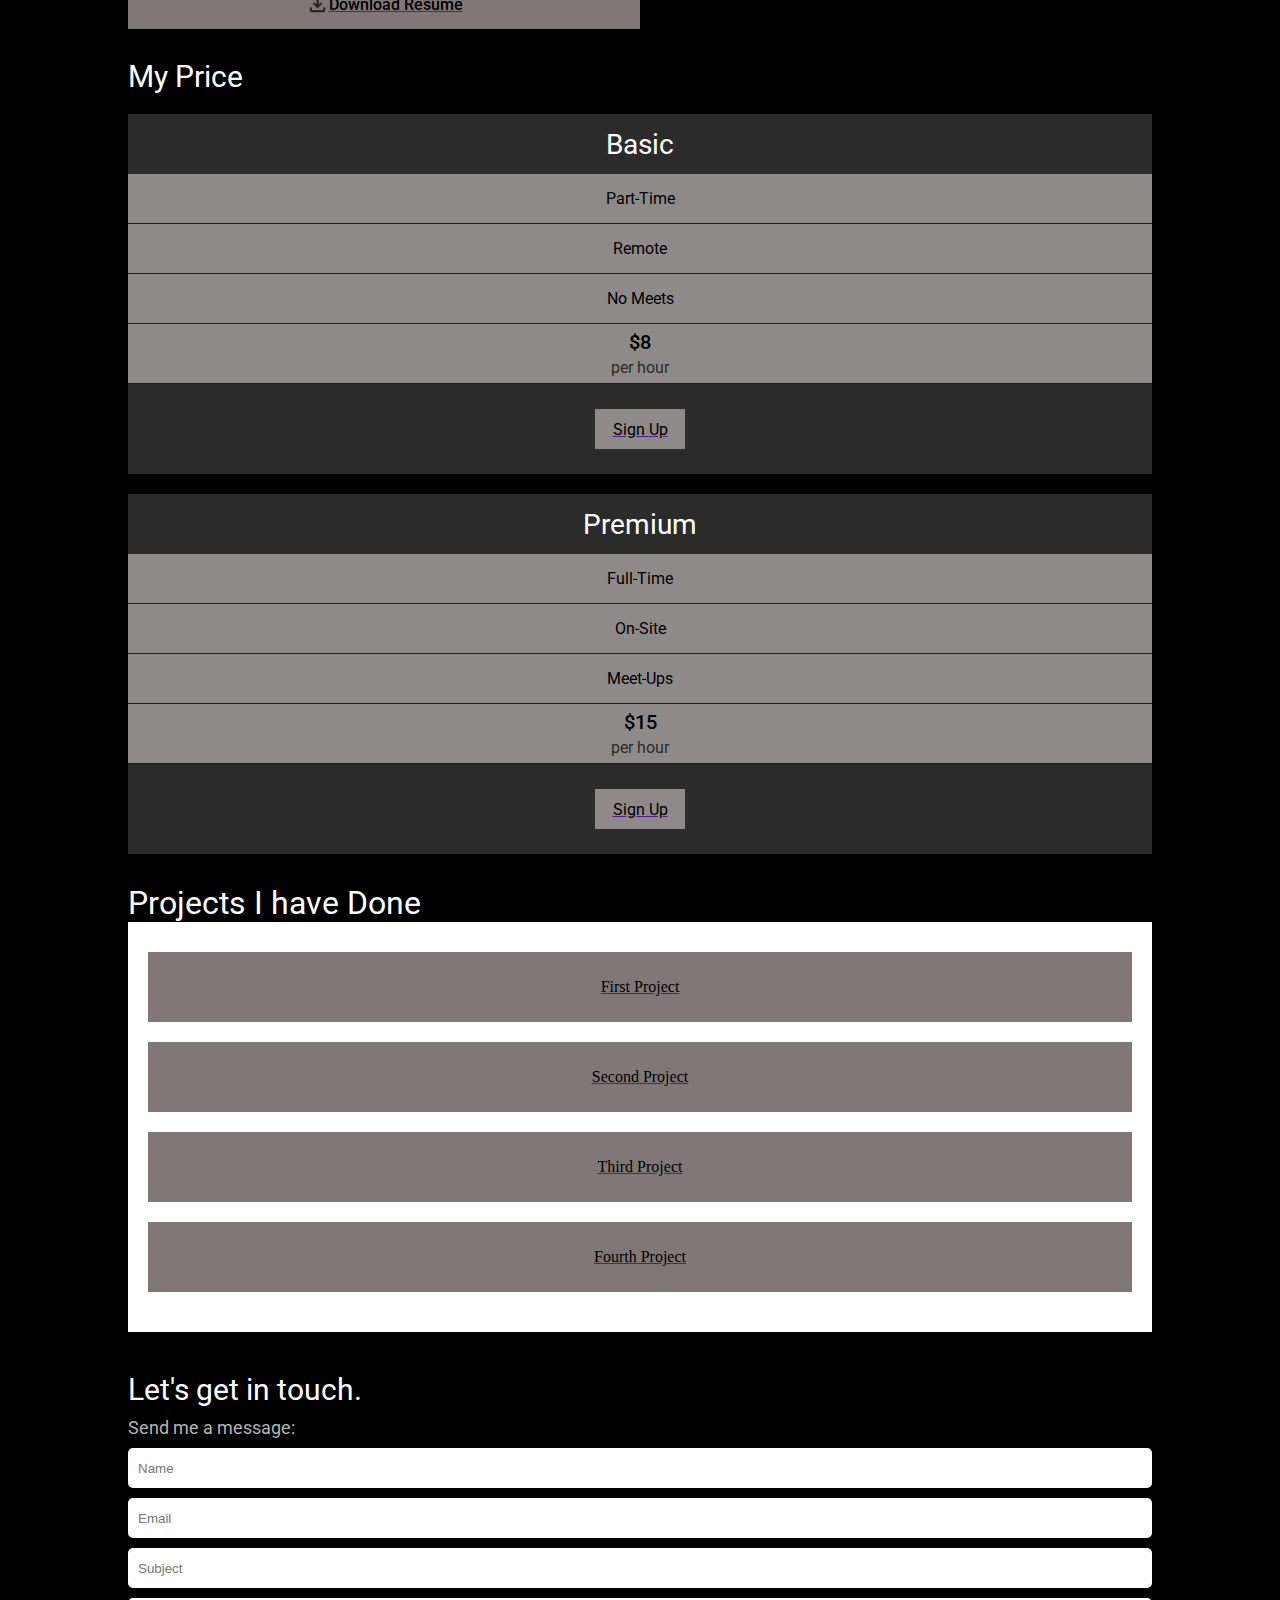
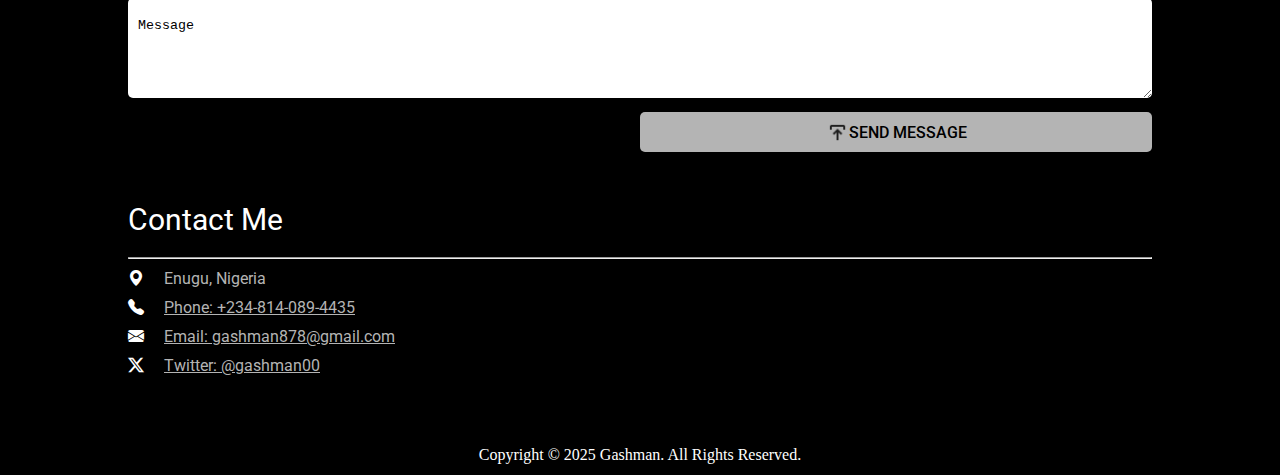
==== commit 78b97e65: "done" ====
--- a/index.html
+++ b/index.html
@@ -20,10 +20,10 @@
         </div>
         <div class="navigation">
             <ul>
-                <li><a href="#Home">home</a></li>
-                <li><a href="#About">about</a></li>
-                <li><a href="#Projects">projects</a></li>
-                <li><a href="#Contact">contact</a></li>
+                <li><a class="first_link" href="#Home">home</a></li>
+                <li><a class="first_link" href="#About">about</a></li>
+                <li><a class="first_link" href="#Projects">projects</a></li>
+                <li><a class="first_link" href="#Contact">contact</a></li>
             </ul>
         </div>
     </div>
@@ -94,7 +94,11 @@
                 <p class="part">Remote</p>
                 <p class="part">No Meets</p>
                 <p class="rate">$8<br><span>per hour</span></p>
-                <p class="sign"><a class="sign_link" href="">Sign Up</a></p>
+                <div class="sign_up">
+                    <a href="">
+                        <div class="sign">Sign Up</div>
+                    </a>
+                </div>
             </div>
             <div class="price_box">
                 <p class="basic">Premium</p>
@@ -102,23 +106,30 @@
                 <p class="part">On-Site</p>
                 <p class="part">Meet-Ups</p>
                 <p class="rate">$15<br><span>per hour</span></p>
-                <p class="sign"><a class="sign_link" href="">Sign Up</a></p>
+                <div class="sign_up">
+                    <a href="">
+                        <div class="sign">Sign Up</div>
+                    </a>
+                </div>
             </div>
         </div>
 
-        <div id="Projects" class="projects">
-            <a href="">
-                <div class="project1">First Project</div>
-            </a>
-            <a href="">
-                <div class="project1">Second Project</div>
-            </a>
-            <a href="">
-                <div class="project1">Third Project</div>
-            </a>
-            <a href="">
-                <div class="project1">Fourth Project</div>
-            </a>
+        <div class="projects_holder">
+            <h1 class="projects_">Projects I have Done</h1>
+            <div id="Projects" class="projects">
+                <a href="">
+                    <div class="project1">First Project</div>
+                </a>
+                <a href="">
+                    <div class="project1">Second Project</div>
+                </a>
+                <a href="">
+                    <div class="project1">Third Project</div>
+                </a>
+                <a href="">
+                    <div class="project1">Fourth Project</div>
+                </a>
+            </div>
         </div>
 
 
@@ -129,8 +140,9 @@
                 <input class="form_detail" type="text" name="" id="" placeholder="Name">
                 <input class="form_detail" type="email" name="" id="" placeholder="Email">
                 <input class="form_detail" type="text" name="" id="" placeholder="Subject">
-                <input class="form_detail" type="text" name="" id="" placeholder="Message">
+                <textarea class="bigger" name="" id="" placeholder="Message">Message</textarea>
             </form>
+            
             <a href="">
                 <div class="send_message">
                     <img class="img_btn" src="Pictures/publish_24dp_1F1F1F_FILL0_wght400_GRAD0_opsz24.png" alt="">
--- a/index-default.css
+++ b/index-default.css
@@ -6,20 +6,33 @@
 body{
     background-color: black;
 }
+.navigation{
+    position: fixed;
+    align-content: center;
+    width: 100%;
+    height: 50px;
+    overflow: hidden;
+}
 ul{
-    display: flex;
-    justify-content: space-around;
     align-items: center;
-    height: 50px;
-    padding: 0px 10px;
-}
-a{
+    height: fit-content;
+    width: fit-content;
+    overflow: hidden;
+    margin: auto;
+}
+li{
+    list-style: none;
+    display: inline;
+}
+.first_link{
     text-decoration: none;
     text-transform: uppercase;
     list-style: none;
     color: rgb(200, 200, 200);
     font-family: Roboto;
     font-weight: 300;
+    padding: 0px 10px;
+    width: 80px;
 }
 .container{
     padding: 0px 10%;
@@ -30,7 +43,7 @@
     height: fit-content;
     width: fit-content;
     margin: 0 auto;
-    padding: 20px 0px 10px;
+    padding: 70px 0px 10px;
 }
 .first_text{
     overflow: hidden;
@@ -193,23 +206,22 @@
     font-weight: 400;
     font-size: 16px;
 }
+.sign_up{
+    height: 90px;
+    background-color: #2c2b2b;
+    align-content: center;
+}
 .sign{
-    background-color: #585757;
-    align-content: center;
-    font-family: Roboto;
-    text-align: center;
-    color: #ffffff;
-    height: 70px;
-    width: 100%;
-    border-bottom: 1px solid #201f1f;   
-}
-.sign_link{
+    font-family: Roboto;
+    font-weight: 400;
+    background-color: #8f8a8a;
+    color: #000000;
+    width: 90px;
+    height: 40px;
+    margin: 0 auto;
     text-transform: none;
-    font-family: Roboto;
-    font-weight: 400;
-    color: #000000;
-    background-color: #8f8a8a;
-    border: 2px solid red;
+    text-align: center;
+    align-content: center;
 }
 .fourth{
     padding: 20px 0px;
@@ -230,6 +242,17 @@
 .form_detail{
     width: 100%;
     height: 40px;
+    border-radius: 5px;
+    padding: 20px 10px;
+    margin: 0px 0px 10px;
+    border: none;
+}
+/* input[type=text]{
+    color: ;
+} */
+.bigger{
+    height: 100px;
+    width: 100%;
     border-radius: 5px;
     padding: 20px 10px;
     margin: 0px 0px 10px;
@@ -242,7 +265,7 @@
     background-color: #b4b4b4;
     border-radius: 5px;
     width: 50%;
-    height: 50px;
+    height: 40px;
     float: right;
 }
 .img_btn{
@@ -259,9 +282,17 @@
 .button_msg{
     color: #000000;
 }
+.projects_holder{
+    padding: 30px 0px 0px;
+}
 .projects{
     background-color: #ffffff;
-    padding: 30px 0px 0px;
+    padding: 30px 0px 20px;
+}
+.projects_{
+    color: #ffffff;
+    font-family: Roboto;
+    font-weight: 400;
 }
 .project1{
     background-color: #807878;
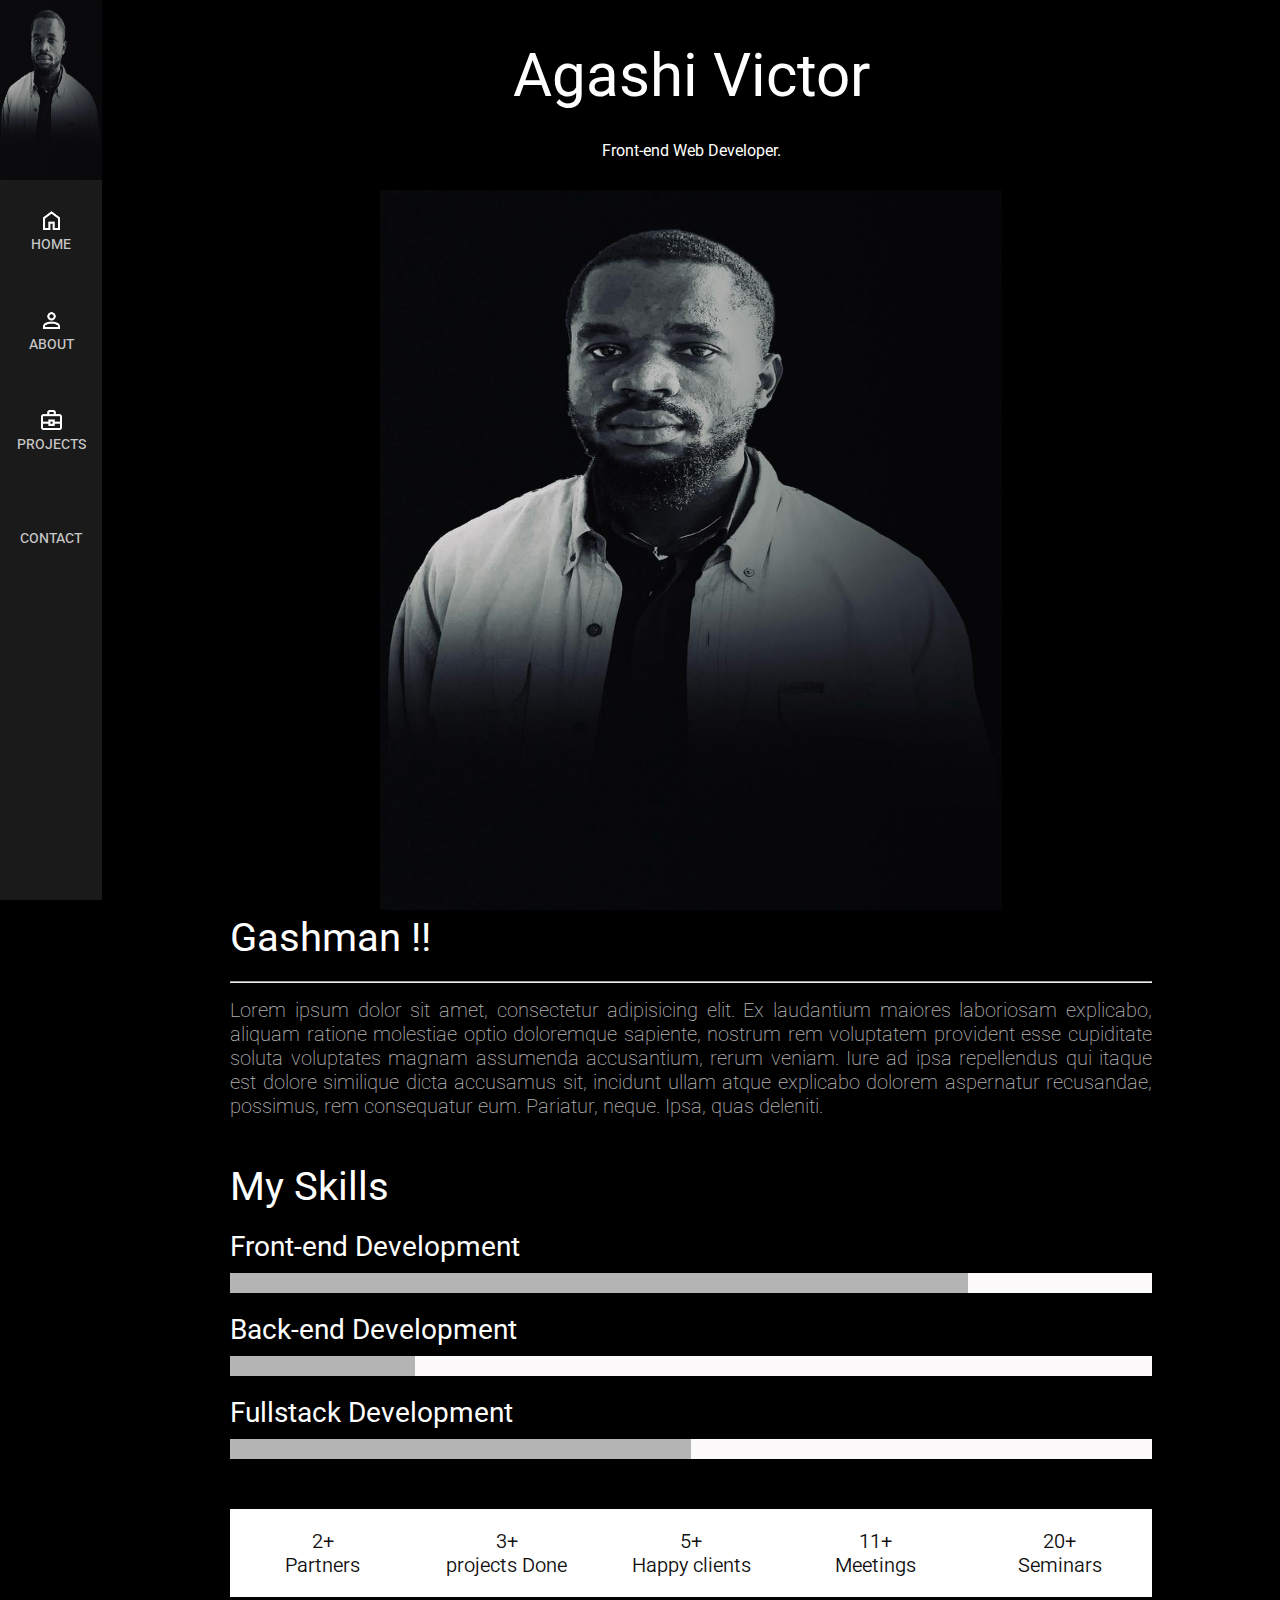
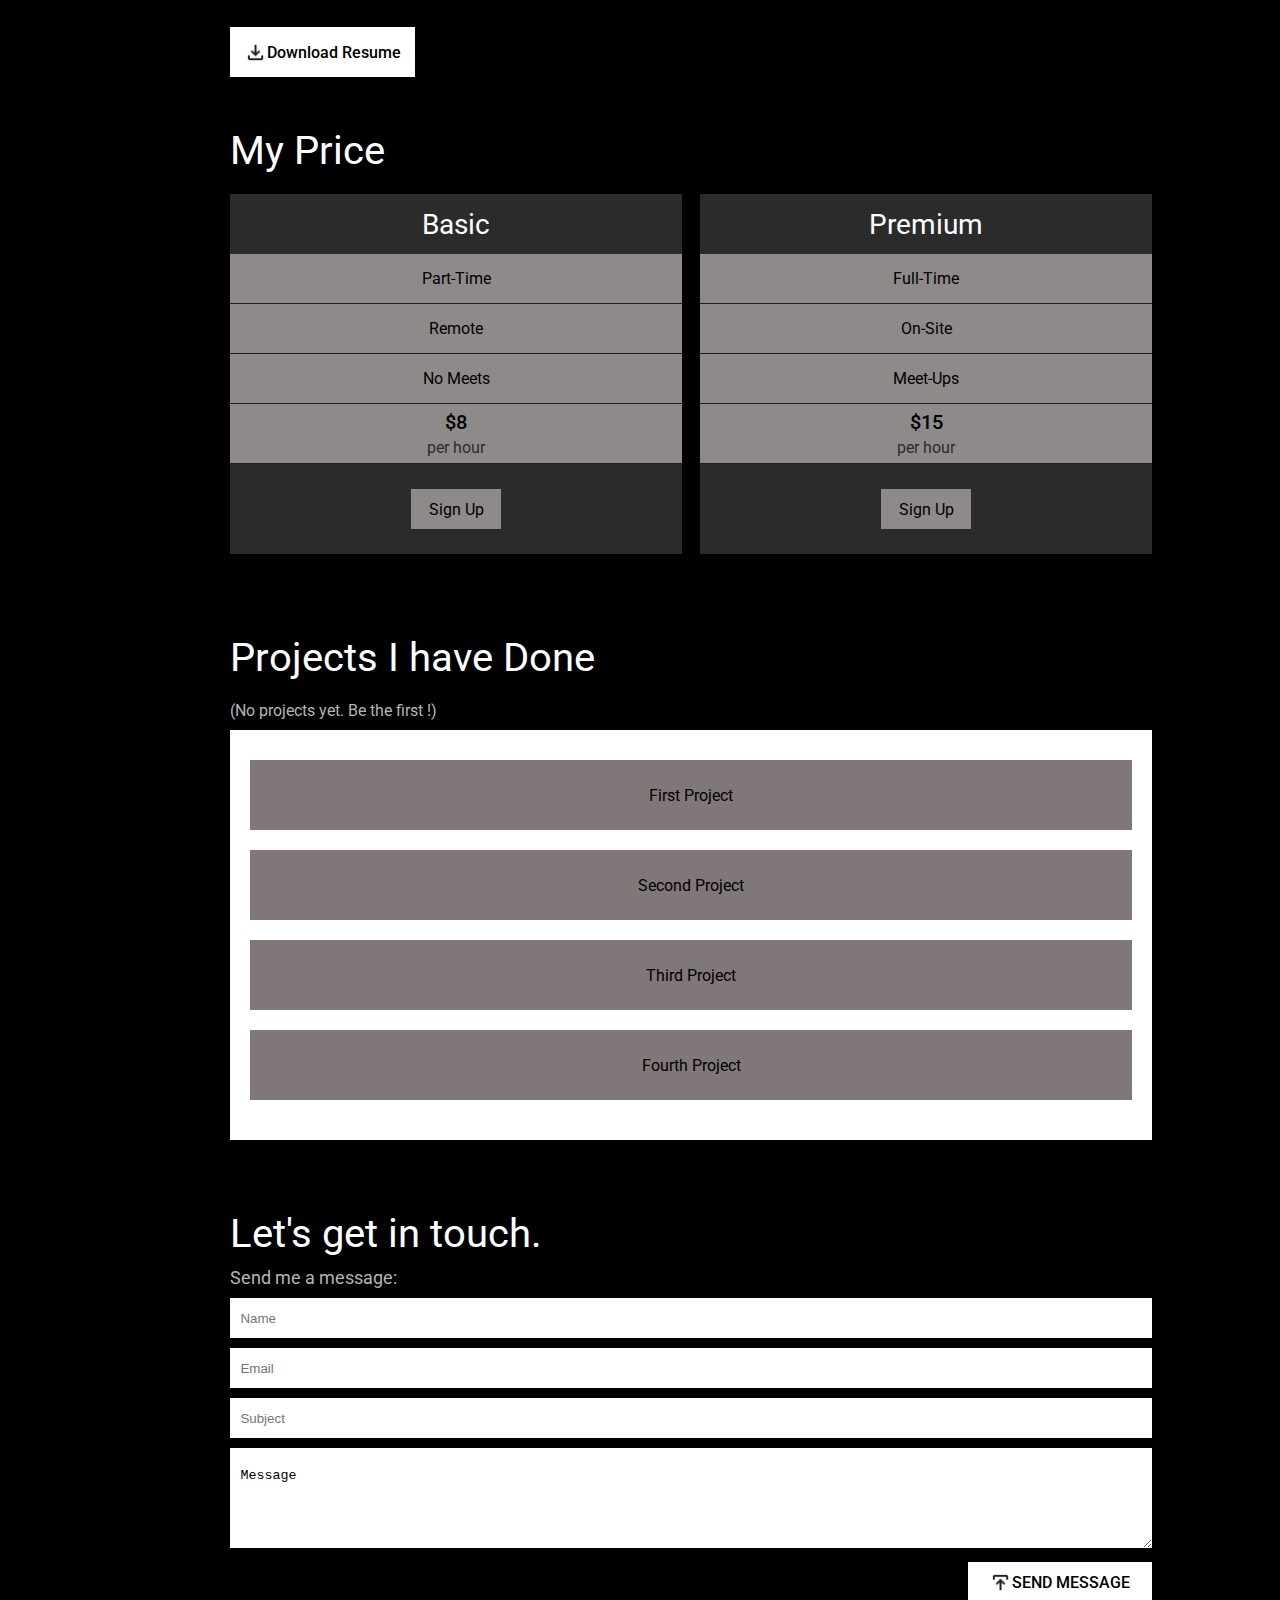
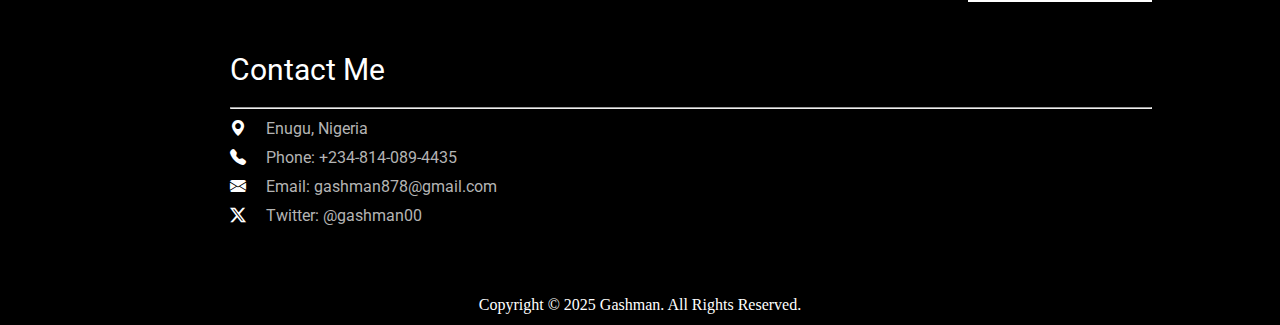
==== commit 71f95ef6: "done" ====
--- a/index.html
+++ b/index.html
@@ -20,10 +20,10 @@
         </div>
         <div class="navigation">
             <ul>
-                <li><a class="first_link" href="#Home">home</a></li>
-                <li><a class="first_link" href="#About">about</a></li>
-                <li><a class="first_link" href="#Projects">projects</a></li>
-                <li><a class="first_link" href="#Contact">contact</a></li>
+                <li><a class="first_link" href="#Home"><img src="Pictures/Home.png" alt="" class="nav_icon"><br> home</a></li>
+                <li><a class="first_link" href="#About"><img src="Pictures/About_me.png" alt="" class="nav_icon"><br> about</a></li>
+                <li><a class="first_link" href="#Projects"><img src="Pictures/Projects_done.png" alt="" class="nav_icon"><br> projects</a></li>
+                <li><a class="first_link" href="#Contact"><img src="Pictures/contact_me.png" alt="" class="nav_icon"><br> contact</a></li>
             </ul>
         </div>
     </div>
@@ -31,7 +31,7 @@
     <div class="container">
         <div id="Home" class="first_page">
             <div class="first_text">
-                <h1 class="gashman">Agashi Victor.</h1>
+                <h1 class="gashman">Agashi Victor</h1>
                 <p class="front_end">Front-end Web Developer.</p>
             </div>
             <div class="myimg_holder">
@@ -88,35 +88,38 @@
 
         <div class="third_page">
             <p class="price">My Price</p>
-            <div class="price_box">
-                <p class="basic">Basic</p>
-                <p class="part">Part-Time</p>
-                <p class="part">Remote</p>
-                <p class="part">No Meets</p>
-                <p class="rate">$8<br><span>per hour</span></p>
-                <div class="sign_up">
-                    <a href="">
-                        <div class="sign">Sign Up</div>
-                    </a>
+            <div class="price_container">
+                <div class="price_box box1">
+                    <p class="basic">Basic</p>
+                    <p class="part">Part-Time</p>
+                    <p class="part">Remote</p>
+                    <p class="part">No Meets</p>
+                    <p class="rate">$8<br><span>per hour</span></p>
+                    <div class="sign_up">
+                        <a href="">
+                            <div class="sign">Sign Up</div>
+                        </a>
+                    </div>
                 </div>
-            </div>
-            <div class="price_box">
-                <p class="basic">Premium</p>
-                <p class="part">Full-Time</p>
-                <p class="part">On-Site</p>
-                <p class="part">Meet-Ups</p>
-                <p class="rate">$15<br><span>per hour</span></p>
-                <div class="sign_up">
-                    <a href="">
-                        <div class="sign">Sign Up</div>
-                    </a>
+                <div class="price_box box2">
+                    <p class="basic">Premium</p>
+                    <p class="part">Full-Time</p>
+                    <p class="part">On-Site</p>
+                    <p class="part">Meet-Ups</p>
+                    <p class="rate">$15<br><span>per hour</span></p>
+                    <div class="sign_up">
+                        <a href="">
+                            <div class="sign">Sign Up</div>
+                        </a>
+                    </div>
                 </div>
             </div>
         </div>
 
         <div class="projects_holder">
-            <h1 class="projects_">Projects I have Done</h1>
-            <div id="Projects" class="projects">
+            <h1 id="Projects" class="projects_">Projects I have Done</h1>
+            <p class="no_projects">(No projects yet. Be the first !)</p>
+            <div class="projects">
                 <a href="">
                     <div class="project1">First Project</div>
                 </a>
--- a/index-default.css
+++ b/index-default.css
@@ -6,11 +6,14 @@
 body{
     background-color: black;
 }
+.header_logo{
+    display: none;
+}
 .navigation{
     position: fixed;
     align-content: center;
     width: 100%;
-    height: 50px;
+    height: 70px;
     overflow: hidden;
 }
 ul{
@@ -19,6 +22,9 @@
     width: fit-content;
     overflow: hidden;
     margin: auto;
+}
+.nav_icon{
+    display: none;
 }
 li{
     list-style: none;
@@ -43,7 +49,7 @@
     height: fit-content;
     width: fit-content;
     margin: 0 auto;
-    padding: 70px 0px 10px;
+    padding: 90px 0px 10px;
 }
 .first_text{
     overflow: hidden;
@@ -242,7 +248,6 @@
 .form_detail{
     width: 100%;
     height: 40px;
-    border-radius: 5px;
     padding: 20px 10px;
     margin: 0px 0px 10px;
     border: none;
@@ -253,7 +258,6 @@
 .bigger{
     height: 100px;
     width: 100%;
-    border-radius: 5px;
     padding: 20px 10px;
     margin: 0px 0px 10px;
     border: none;
@@ -262,8 +266,7 @@
     display: flex;
     align-items: center;
     justify-content: center;
-    background-color: #b4b4b4;
-    border-radius: 5px;
+    background-color: #ffffff;
     width: 50%;
     height: 40px;
     float: right;
--- a/index-desktop.css
+++ b/index-desktop.css
@@ -1,3 +1,149 @@
-body{
-    background-color: ;
+
+.header{
+    position: fixed;
+    width: 8%;
+    height: 100vh;
+    background-color: #1b1a1a;
+    float: left;
+    overflow: hidden;
+}
+.header_logo{
+    display: block;
+    width: 100%;
+    height: 20%;
+    background-image: url(Pictures/WhatsApp\ Image\ 2025-03-28\ at\ 19.23.37_e1046dd2.jpg);
+    background-repeat: no-repeat;
+    background-size: 120% 100%;
+    opacity: 0.8;
+}
+.my_logo{
+    height: 20%;
+    width: 100%;
+}
+.navigation{
+    height: fit-content;
+    position: relative;
+    overflow: hidden;
+    align-content: start;
+}
+ul{
+    width: 100%;
+}
+.nav_icon{
+    display: block;
+    width: 30%;
+    display: inline;
+}
+li{
+    display: block;
+    height: 100px;
+    width: 100%;
+}
+.first_link{
+    display: none;
+    width: 100%;
+    height: 100%;
+    display: inline-block;
+    align-content: center;
+    text-align: center;
+    font-size: 14px;
+    font-weight: 450;
+    background-color: #1b1a1a;
+}
+.first_link:hover{
+    background-color: #000000;
+}
+
+
+.container{
+    overflow: hidden;
+    width: 92%;
+    margin: 0px  0px 0px 8%;
+}
+.first_page{
+    padding: 40px 0px 0px;
+}
+.gashman{
+    font-size: 60px;
+}
+.myimg_holder{
+    height: fit-content;
+    width: fit-content;
+}
+.my_portrait{
+    height: 80vh;
+    width: 119%;
+    padding: 0 0 0 0;
+}
+.name{
+    font-size: 40px;
+}
+.details{
+    font-size: 20px;
+    line-height: 24px;
+    color: #b4b4b4;
+}
+.skills{
+    font-size: 40px;
+}
+.first_skill{
+    font-size: 28px;
+    padding: 0 0 10px 0px;
+    color: #ffffff;
+}
+.completion{
+    display: flex;
+    padding-top: 50px;
+}
+.completed{
+    width: 20%;
+    font-size: 20px;
+    font-weight: 350;
+    background-color: #ffffff;
+}
+.download{
+    width: 20%;
+    background-color: #ffffff;
+}
+a{
+    text-decoration: none;
+}
+.price{
+    font-size: 40px;
+    padding-top: 50px;
+}
+.price_container{
+    display: flex;
+}
+.price_box{
+    width: 49%;
+}
+.box1{
+    margin-right: 1%;
+}
+.box2{
+    margin-left: 1%;
+}
+.projects_{
+    font-size: 40px;
+    padding-top: 50px;
+    padding-bottom: 20px;
+}
+.no_projects{
+    color: #ffffff;
+    font-family: Roboto;
+    color: #b4b4b4;
+    padding-bottom: 10px
+}
+.project1{
+    font-family: Roboto;
+}
+.form_head{
+    font-size: 40px;
+    padding-top: 50px;
+    padding-bottom: 10px;
+}
+.send_message{
+    width: 20%;
+    background-color: #ffffff;
 }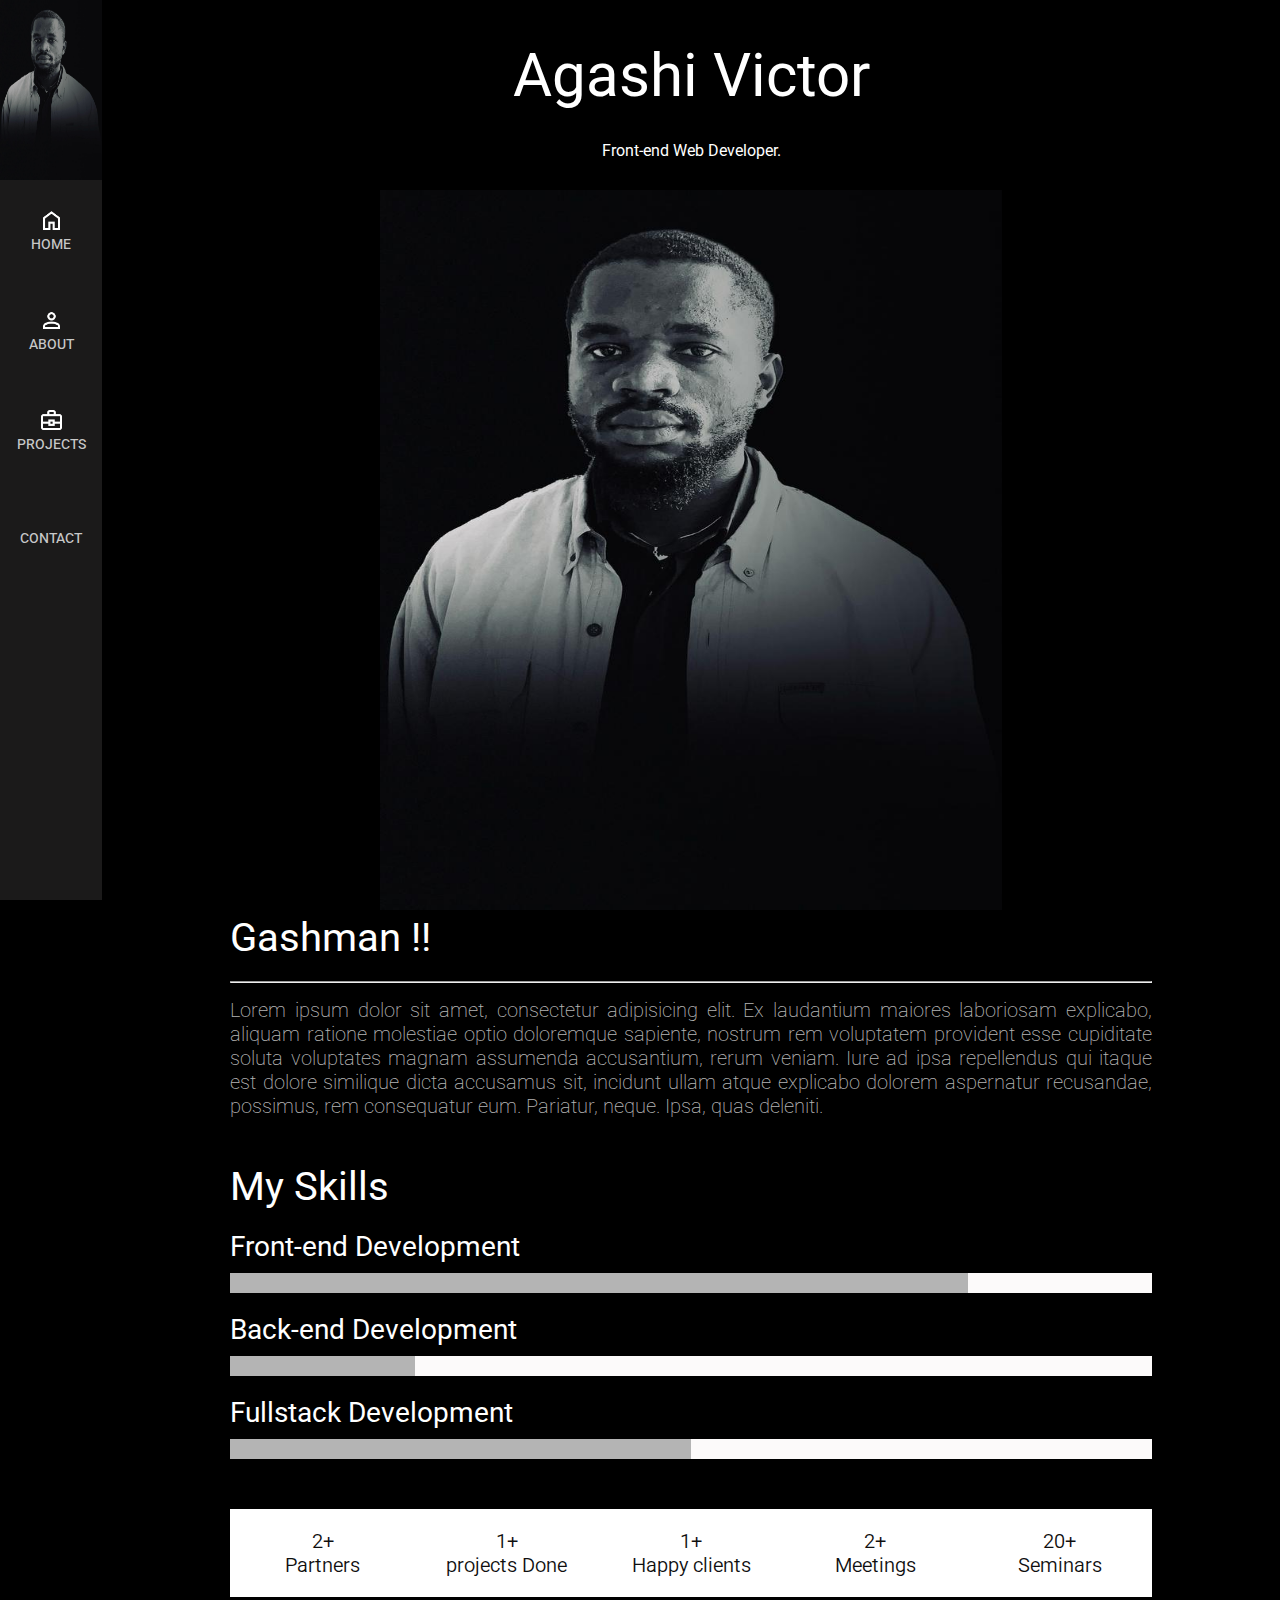
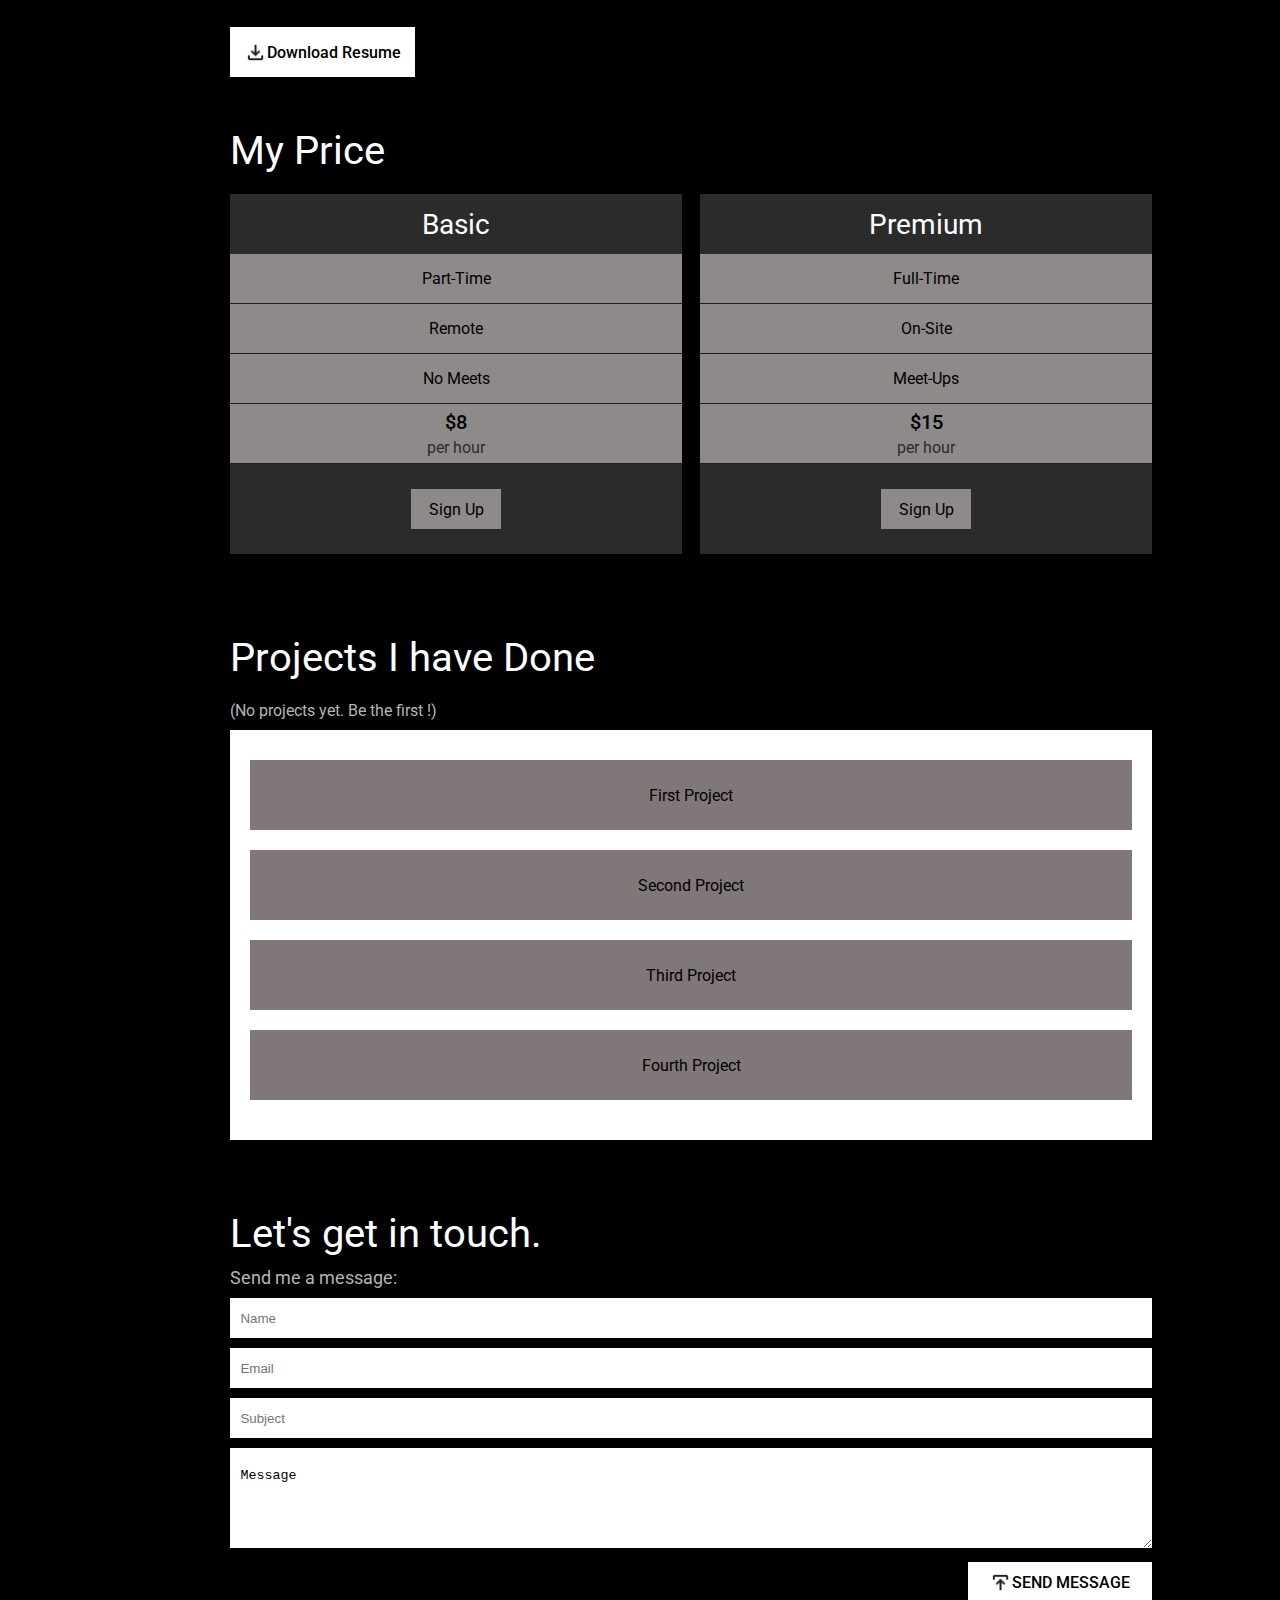
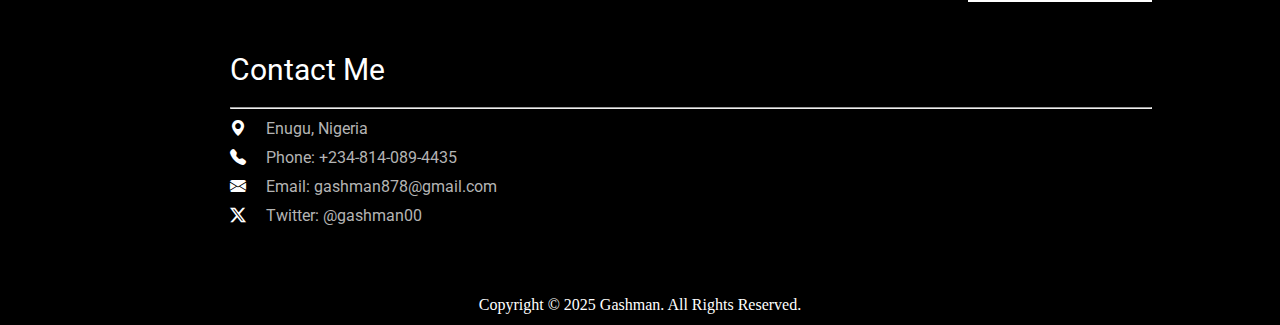
==== commit 27b8841d: "please" ====
--- a/index.html
+++ b/index.html
@@ -73,9 +73,9 @@
             </div>
             <div class="completion">
                 <div class="completed">2+<br>Partners</div>
-                <div class="completed">3+<br>projects Done</div>
-                <div class="completed">5+<br>Happy clients</div>
-                <div class="completed">11+<br>Meetings</div>
+                <div class="completed">1+<br>projects Done</div>
+                <div class="completed">1+<br>Happy clients</div>
+                <div class="completed">2+<br>Meetings</div>
                 <div class="completed">20+<br>Seminars</div>
             </div>
             <a href="">
--- a/index-default.css
+++ b/index-default.css
@@ -9,6 +9,9 @@
 .header_logo{
     display: none;
 }
+a{
+    text-decoration: none;
+}
 .navigation{
     position: fixed;
     align-content: center;
@@ -17,6 +20,7 @@
     overflow: hidden;
 }
 ul{
+    display: flex;
     align-items: center;
     height: fit-content;
     width: fit-content;
@@ -305,6 +309,7 @@
     align-content: center;
     color: #000000;
     font-weight: 400;
+    font-family: Roboto;
 }
 .fifth_page{
     padding: 30px 0px;
--- a/index-desktop.css
+++ b/index-desktop.css
@@ -27,6 +27,7 @@
     align-content: start;
 }
 ul{
+    display: block;
     width: 100%;
 }
 .nav_icon{
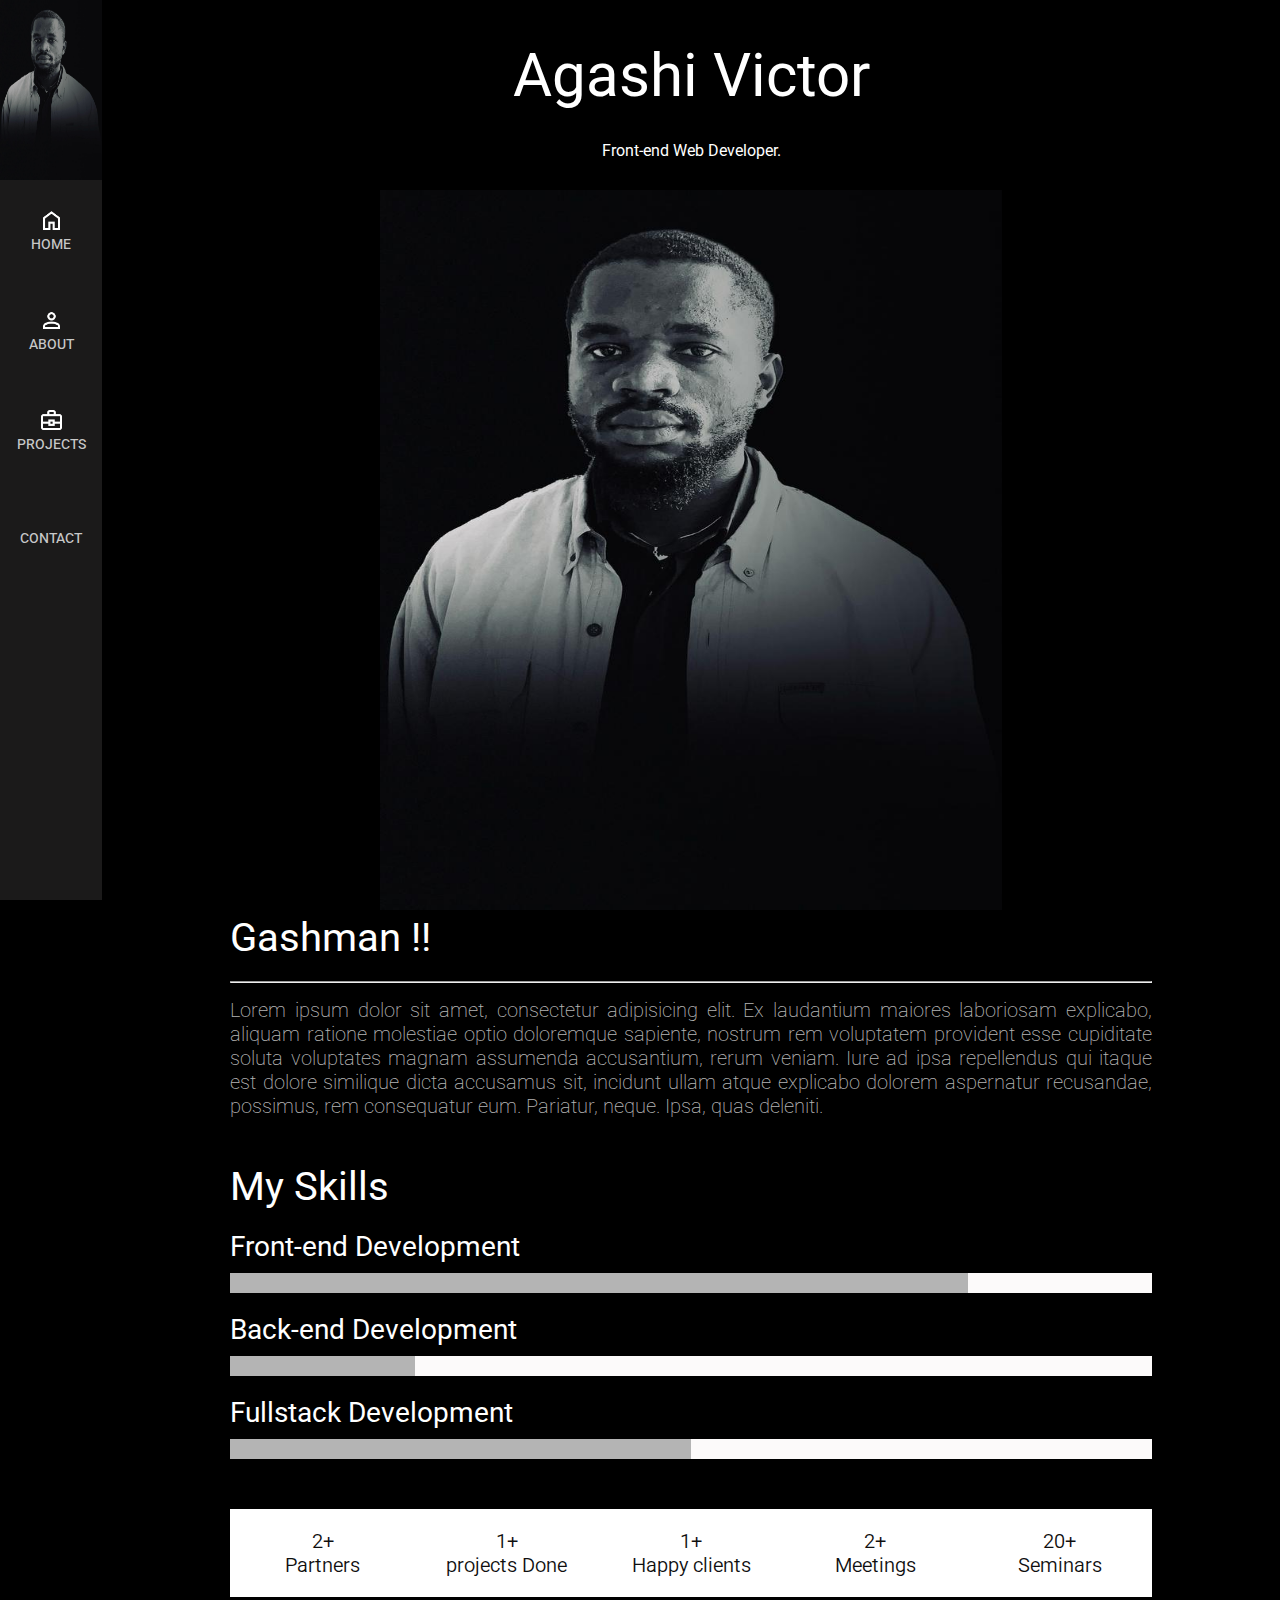
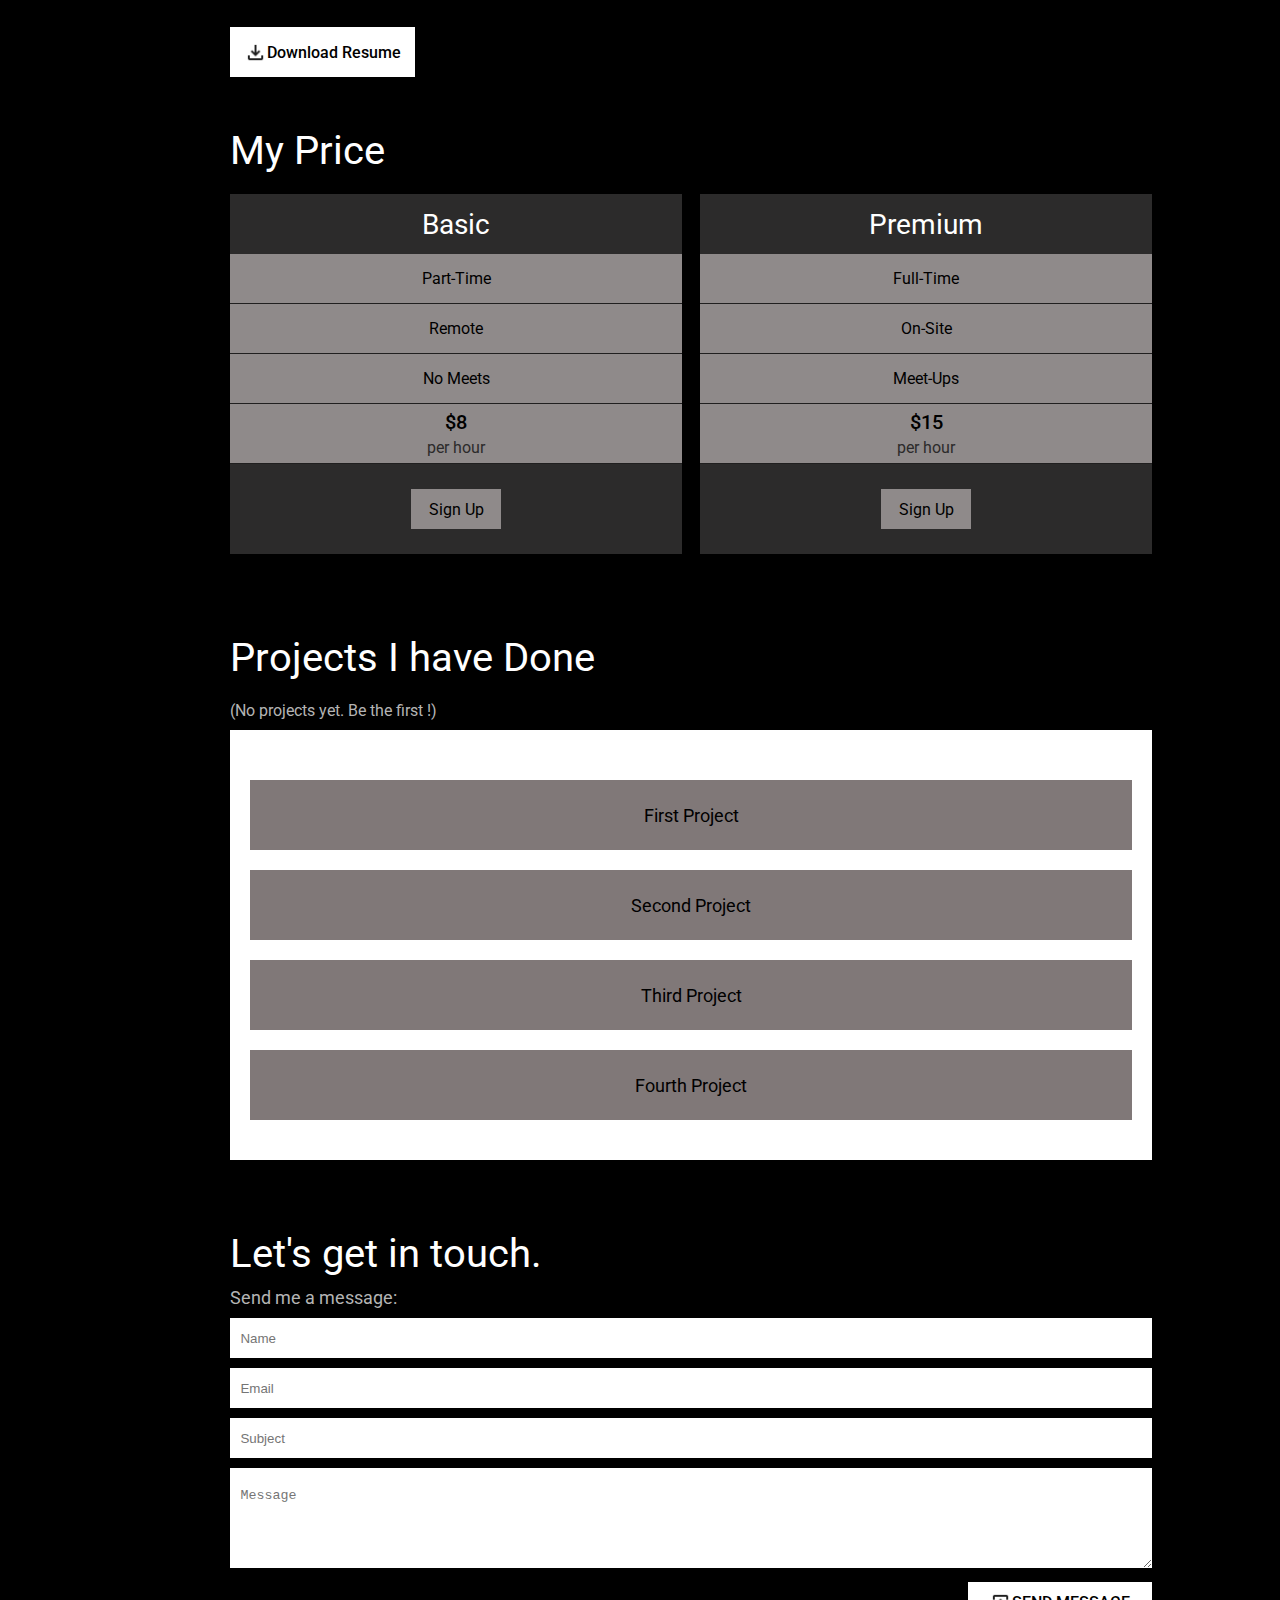
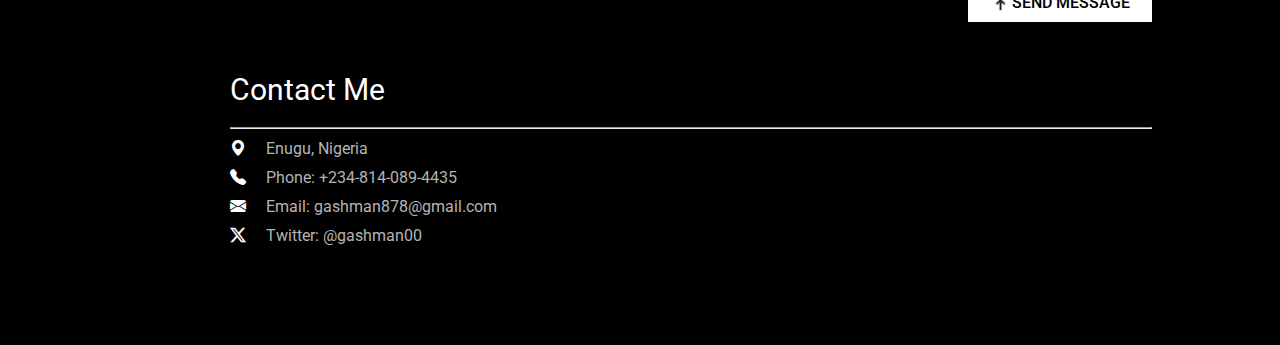
==== commit 340c5869: "On-God" ====
--- a/index.html
+++ b/index.html
@@ -143,7 +143,7 @@
                 <input class="form_detail" type="text" name="" id="" placeholder="Name">
                 <input class="form_detail" type="email" name="" id="" placeholder="Email">
                 <input class="form_detail" type="text" name="" id="" placeholder="Subject">
-                <textarea class="bigger" name="" id="" placeholder="Message">Message</textarea>
+                <textarea class="bigger" name="" id="" placeholder="Message"></textarea>
             </form>
             
             <a href="">
--- a/index-default.css
+++ b/index-default.css
@@ -293,8 +293,15 @@
     padding: 30px 0px 0px;
 }
 .projects{
+    font-size: 40px;
     background-color: #ffffff;
-    padding: 30px 0px 20px;
+    padding: 50px 0px 20px;
+}
+.no_projects{
+    color: #ffffff;
+    font-family: Roboto;
+    color: #b4b4b4;
+    padding-bottom: 10px;
 }
 .projects_{
     color: #ffffff;
@@ -310,6 +317,7 @@
     color: #000000;
     font-weight: 400;
     font-family: Roboto;
+    font-size: 18px;
 }
 .fifth_page{
     padding: 30px 0px;
@@ -341,7 +349,7 @@
     margin: 30px 0px 0px;
     align-content: center;
 }
-.footer_details{
+.footer_detail{
     color: #ffffff;
     width: fit-content;
     margin: 0 auto;
--- a/index-desktop.css
+++ b/index-desktop.css
@@ -134,7 +134,7 @@
     color: #ffffff;
     font-family: Roboto;
     color: #b4b4b4;
-    padding-bottom: 10px
+    padding-bottom: 10px;
 }
 .project1{
     font-family: Roboto;
